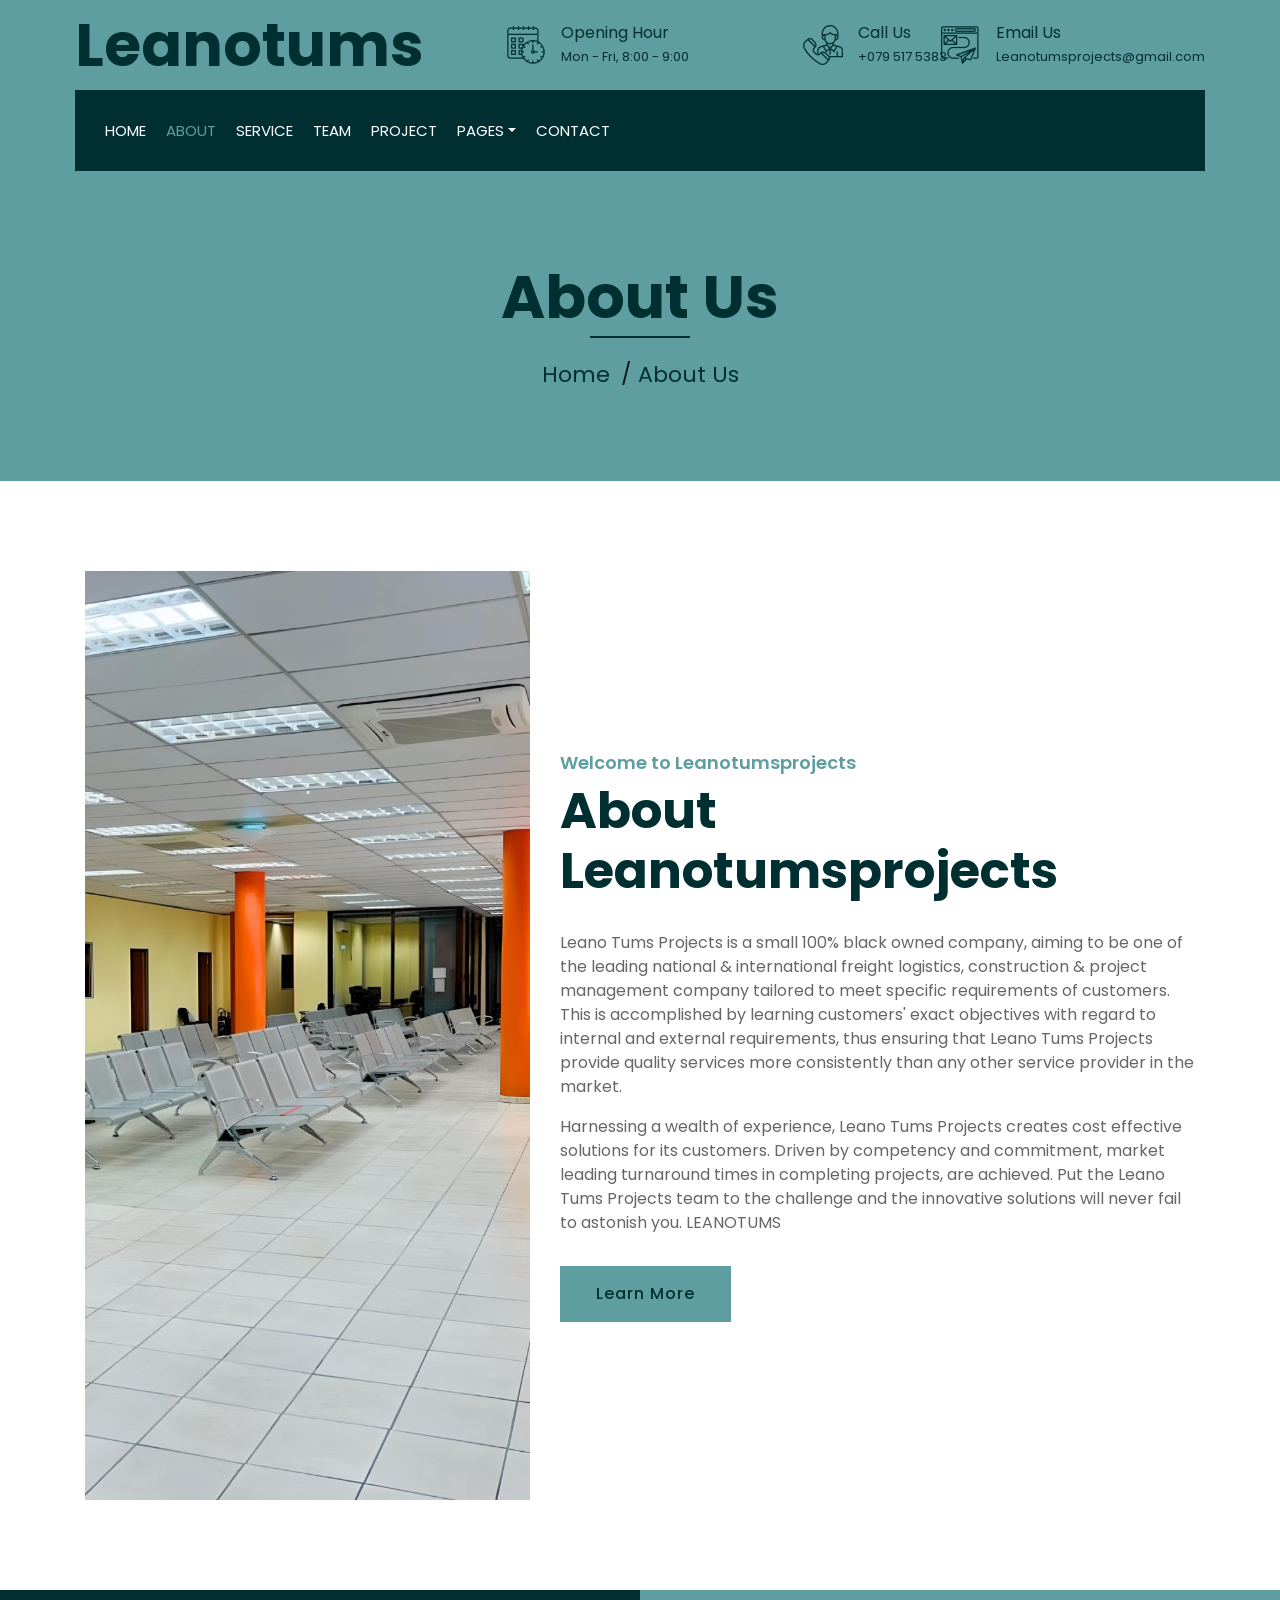
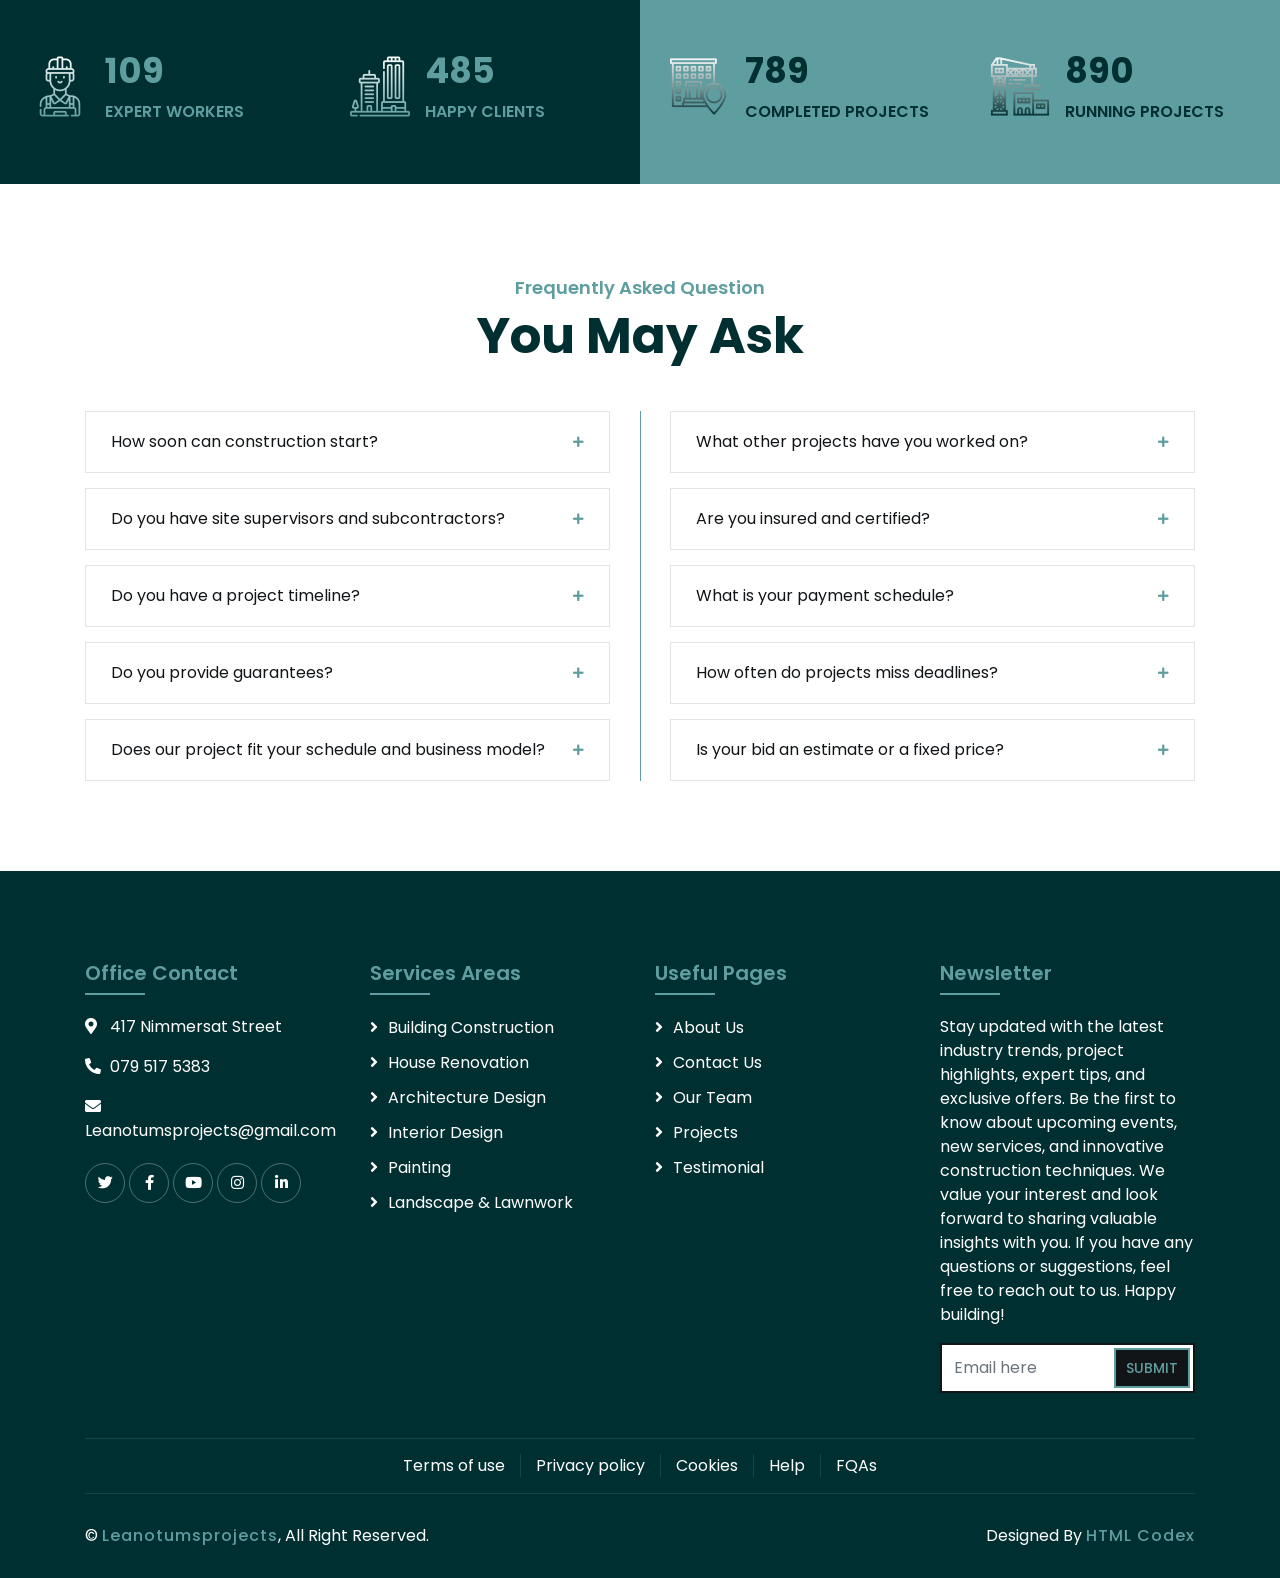
==== about.html @ 70c68d31 "Update about.html" ====
<!DOCTYPE html>
<html lang="en">
    <head>
        <meta charset="utf-8">
        <title>Leanotumsprojects</title>
        <meta content="width=device-width, initial-scale=1.0" name="viewport">
        <meta content="Construction Company Website Template" name="keywords">
        <meta content="Construction Company Website Template" name="description">

        <!-- Favicon -->
        <link href="img/favicon.ico" rel="icon">

        <!-- Google Font -->
        <link href="https://fonts.googleapis.com/css2?family=Poppins:wght@100;200;300;400;500;600;700;800;900&display=swap" rel="stylesheet">

        <!-- CSS Libraries -->
        <link href="https://stackpath.bootstrapcdn.com/bootstrap/4.4.1/css/bootstrap.min.css" rel="stylesheet">
        <link href="https://cdnjs.cloudflare.com/ajax/libs/font-awesome/5.10.0/css/all.min.css" rel="stylesheet">
        <link href="lib/flaticon/font/flaticon.css" rel="stylesheet"> 
        <link href="lib/animate/animate.min.css" rel="stylesheet">
        <link href="lib/owlcarousel/assets/owl.carousel.min.css" rel="stylesheet">
        <link href="lib/lightbox/css/lightbox.min.css" rel="stylesheet">
        <link href="lib/slick/slick.css" rel="stylesheet">
        <link href="lib/slick/slick-theme.css" rel="stylesheet">

        <!-- Template Stylesheet -->
        <link href="css/style.css" rel="stylesheet">
    </head>

    <body>
        <div class="wrapper">
            <!-- Top Bar Start -->
            <div class="top-bar">
                <div class="container-fluid">
                    <div class="row align-items-center">
                        <div class="col-lg-4 col-md-12">
                            <div class="logo">
                                <a href="index.html">
                                    <h1>Leanotums</h1>
                                    
                                </a>
                            </div>
                        </div>
                        <div class="col-lg-8 col-md-7 d-none d-lg-block">
                            <div class="row">
                                <div class="col-4">
                                    <div class="top-bar-item">
                                        <div class="top-bar-icon">
                                            <i class="flaticon-calendar"></i>
                                        </div>
                                        <div class="top-bar-text">
                                            <h3>Opening Hour</h3>
                                            <p>Mon - Fri, 8:00 - 9:00</p>
                                        </div>
                                    </div>
                                </div>
                                <div class="col-4">
                                    <div class="top-bar-item">
                                        <div class="top-bar-icon">
                                            <i class="flaticon-call"></i>
                                        </div>
                                        <div class="top-bar-text">
                                            <h3>Call Us</h3>
                                            <p>+079 517 5383</p>
                                        </div>
                                    </div>
                                </div>
                                <div class="col-4">
                                    <div class="top-bar-item">
                                        <div class="top-bar-icon">
                                            <i class="flaticon-send-mail"></i>
                                        </div>
                                        <div class="top-bar-text">
                                            <h3>Email Us</h3>
                                            <p>Leanotumsprojects@gmail.com</p>
                                        </div>
                                    </div>
                                </div>
                            </div>
                        </div>
                    </div>
                </div>
            </div>
            <!-- Top Bar End -->

            <!-- Nav Bar Start -->
            <div class="nav-bar">
                <div class="container-fluid">
                    <nav class="navbar navbar-expand-lg bg-dark navbar-dark">
                        <a href="#" class="navbar-brand">MENU</a>
                        <button type="button" class="navbar-toggler" data-toggle="collapse" data-target="#navbarCollapse">
                            <span class="navbar-toggler-icon"></span>
                        </button>

                        <div class="collapse navbar-collapse justify-content-between" id="navbarCollapse">
                            <div class="navbar-nav mr-auto">
                                <a href="index.html" class="nav-item nav-link">Home</a>
                                <a href="about.html" class="nav-item nav-link active">About</a>
                                <a href="service.html" class="nav-item nav-link">Service</a>
                                <a href="team.html" class="nav-item nav-link">Team</a>
                                <a href="portfolio.html" class="nav-item nav-link">Project</a>
                                <div class="nav-item dropdown">
                                    <a href="#" class="nav-link dropdown-toggle" data-toggle="dropdown">Pages</a>
                                    <div class="dropdown-menu">
                                        <a href="blog.html" class="dropdown-item">Blog Page</a>
                                        
                                    </div>
                                </div>
                                <a href="contact.html" class="nav-item nav-link">Contact</a>
                            </div>
                            <div class="ml-auto">
                              
                            </div>
                        </div>
                    </nav>
                </div>
            </div>
            <!-- Nav Bar End -->
            
            
            <!-- Page Header Start -->
            <div class="page-header">
                <div class="container">
                    <div class="row">
                        <div class="col-12">
                            <h2>About Us</h2>
                        </div>
                        <div class="col-12">
                            <a href="">Home</a>
                            <a href="">About Us</a>
                        </div>
                    </div>
                </div>
            </div>
            <!-- Page Header End -->


            <!-- About Start -->
            <div class="about wow fadeInUp" data-wow-delay="0.1s">
                <div class="container">
                    <div class="row align-items-center">
                        <div class="col-lg-5 col-md-6">
                            <div class="about-img">
                                <img src="fotor.jpg" alt="Image">
                            </div>
                        </div>
                        <div class="col-lg-7 col-md-6">
                            <div class="section-header text-left">
                                <p>Welcome to Leanotumsprojects</p>
                                <h2>About Leanotumsprojects</h2>
                            </div>
                            <div class="about-text">
                                <p>
Leano Tums Projects is a small 100% black owned company, aiming to be one of the leading national & international freight logistics, construction & project management company tailored to meet specific requirements of customers. This is accomplished by learning customers' exact objectives with regard to internal and external requirements, thus ensuring that Leano Tums Projects provide quality services more consistently than any other service provider in the market.
</p><p>Harnessing a wealth of experience, Leano Tums Projects creates cost effective solutions for its customers. Driven by competency and commitment, market leading turnaround times in completing projects, are achieved.
Put the Leano Tums Projects team to the challenge and the innovative solutions will never fail to astonish you.
LEANOTUMS
</P>
                                
                                <a class="btn" href="">Learn More</a>
                            </div>
                        </div>
                    </div>
                </div>
            </div>
            <!-- About End -->
            
            
            <!-- Fact Start -->
            <div class="fact">
                <div class="container-fluid">
                    <div class="row counters">
                        <div class="col-md-6 fact-left wow slideInLeft">
                            <div class="row">
                                <div class="col-6">
                                    <div class="fact-icon">
                                        <i class="flaticon-worker"></i>
                                    </div>
                                    <div class="fact-text">
                                        <h2 data-toggle="counter-up">109</h2>
                                        <p>Expert Workers</p>
                                    </div>
                                </div>
                                <div class="col-6">
                                    <div class="fact-icon">
                                        <i class="flaticon-building"></i>
                                    </div>
                                    <div class="fact-text">
                                        <h2 data-toggle="counter-up">485</h2>
                                        <p>Happy Clients</p>
                                    </div>
                                </div>
                            </div>
                        </div>
                        <div class="col-md-6 fact-right wow slideInRight">
                            <div class="row">
                                <div class="col-6">
                                    <div class="fact-icon">
                                        <i class="flaticon-address"></i>
                                    </div>
                                    <div class="fact-text">
                                        <h2 data-toggle="counter-up">789</h2>
                                        <p>Completed Projects</p>
                                    </div>
                                </div>
                                <div class="col-6">
                                    <div class="fact-icon">
                                        <i class="flaticon-crane"></i>
                                    </div>
                                    <div class="fact-text">
                                        <h2 data-toggle="counter-up">890</h2>
                                        <p>Running Projects</p>
                                    </div>
                                </div>
                            </div>
                        </div>
                    </div>
                </div>
            </div>
            <!-- Fact End -->
            
            
            <!-- FAQs Start -->
            <div class="faqs">
                <div class="container">
                    <div class="section-header text-center">
                        <p>Frequently Asked Question</p>
                        <h2>You May Ask</h2>
                    </div>
                    <div class="row">
                        <div class="col-md-6">
                            <div id="accordion-1">
                                <div class="card wow fadeInLeft" data-wow-delay="0.1s">
                                    <div class="card-header">
                                        <a class="card-link collapsed" data-toggle="collapse" href="#collapseOne">
                                            How soon can construction start? 
                                        </a>
                                    </div>
                                    <div id="collapseOne" class="collapse" data-parent="#accordion-1">
                                        <div class="card-body">
                                          Construction can commence as soon as all necessary permits and approvals are secured, typically within a few weeks to a couple of months after finalizing the planning and design phase. We prioritize efficiency while ensuring compliance with regulations to expedite the start of construction without compromising quality.  
                                        </div>
                                    </div>
                                </div>
                                <div class="card wow fadeInLeft" data-wow-delay="0.2s">
                                    <div class="card-header">
                                        <a class="card-link collapsed" data-toggle="collapse" href="#collapseTwo">
                                            Do you have site supervisors and subcontractors? 
                                        </a>
                                    </div>
                                    <div id="collapseTwo" class="collapse" data-parent="#accordion-1">
                                        <div class="card-body">
                                            Absolutely, we have experienced site supervisors who oversee all aspects of the construction process, ensuring that work is carried out efficiently, safely, and to the highest standards. Additionally, we collaborate with trusted subcontractors who specialize in various trades, allowing us to deliver comprehensive solutions while maintaining rigorous quality control throughout the project.
                                        </div>
                                    </div>
                                </div>
                                <div class="card wow fadeInLeft" data-wow-delay="0.3s">
                                    <div class="card-header">
                                        <a class="card-link collapsed" data-toggle="collapse" href="#collapseThree">
                                            Do you have a project timeline?
                                        </a>
                                    </div>
                                    <div id="collapseThree" class="collapse" data-parent="#accordion-1">
                                        <div class="card-body">
                                           Yes, we develop detailed project timelines for all our construction projects. These timelines outline key milestones and activities from start to finish, allowing us to effectively manage the project schedule, coordinate resources, and track progress. Our commitment to transparency means that clients have full visibility into the timeline, enabling them to stay informed and confident in the progress of their project. 
                                        </div>
                                    </div>
                                </div>
                                <div class="card wow fadeInLeft" data-wow-delay="0.4s">
                                    <div class="card-header">
                                        <a class="card-link collapsed" data-toggle="collapse" href="#collapseFour">
                                            Do you provide guarantees?
                                        </a>
                                    </div>
                                    <div id="collapseFour" class="collapse" data-parent="#accordion-1">
                                        <div class="card-body">
                                           Yes, we stand behind the quality of our workmanship and materials. We offer guarantees on our construction projects to provide peace of mind to our clients. The specific guarantees depend on the nature of the project and will be detailed in the contract agreement. Our goal is to ensure that our clients are completely satisfied with the final result, and we are committed to addressing any issues that may arise during or after construction. 
                                        </div>
                                    </div>
                                </div>
                                <div class="card wow fadeInLeft" data-wow-delay="0.5s">
                                    <div class="card-header">
                                        <a class="card-link collapsed" data-toggle="collapse" href="#collapseFive">
                                            Does our project fit your schedule and business model? 
                                        </a>
                                    </div>
                                    <div id="collapseFive" class="collapse" data-parent="#accordion-1">
                                        <div class="card-body">
                                           Absolutely, we prioritize projects that align with our schedule and business model to ensure we can deliver the highest quality results within agreed timelines. We carefully assess each project to ensure it fits within our capacity and expertise, allowing us to provide the attention to detail and personalized service that our clients expect. Our goal is to meet and exceed your expectations while maintaining the integrity of our commitments to all our clients. 
                                        </div>
                                    </div>
                                </div>
                            </div>
                        </div>
                        <div class="col-md-6">
                            <div id="accordion-2">
                                <div class="card wow fadeInRight" data-wow-delay="0.1s">
                                    <div class="card-header">
                                        <a class="card-link collapsed" data-toggle="collapse" href="#collapseSix">
                                            What other projects have you worked on? 
                                        </a>
                                    </div>
                                    <div id="collapseSix" class="collapse" data-parent="#accordion-2">
                                        <div class="card-body">
                                            We've had the privilege of working on a diverse range of projects spanning residential, commercial, and industrial sectors.<i> Some recent examples include:Cullinan Diamond Mine Surface Wash Bay</i><i>422A Danie Theron Street</i>
											<i>853 Saint Bernard Drive Garsfontein</I>
                                        </div>
                                    </div>
                                </div>
                                <div class="card wow fadeInRight" data-wow-delay="0.2s">
                                    <div class="card-header">
                                        <a class="card-link collapsed" data-toggle="collapse" href="#collapseSeven">
                                            Are you insured and certified? 
                                        </a>
                                    </div>
                                    <div id="collapseSeven" class="collapse" data-parent="#accordion-2">
                                        <div class="card-body">
                                            Yes, we are fully insured and certified to undertake construction projects. Our company carries comprehensive insurance coverage, including general liability insurance and workers' compensation insurance, to protect both our clients and our team members throughout the construction process. Additionally, we hold all necessary certifications and licenses required to operate legally and ethically in the construction industry. Our commitment to compliance and safety ensures that our clients can have confidence in our capabilities and professionalism.
                                        </div>
                                    </div>
                                </div>
                                <div class="card wow fadeInRight" data-wow-delay="0.3s">
                                    <div class="card-header">
                                        <a class="card-link collapsed" data-toggle="collapse" href="#collapseEight">
                                          What is your payment schedule?  
                                        </a>
                                    </div>
                                    <div id="collapseEight" class="collapse" data-parent="#accordion-2">
                                        <div class="card-body">
Our payment schedule is typically structured to align with project milestones and progress. Depending on the scope and duration of the project, payments may be divided into several installments, with an initial deposit required to secure our services. Subsequent payments are then made at key stages of the project, such as upon completion of specific phases or milestones, as outlined in the contract agreement. We aim to provide flexibility and transparency in our payment schedule, ensuring that it is fair and manageable for our clients while also reflecting the progress and quality of work delivered.
                                        </div>
                                    </div>
                                </div>
                                <div class="card wow fadeInRight" data-wow-delay="0.4s">
                                    <div class="card-header">
                                        <a class="card-link collapsed" data-toggle="collapse" href="#collapseNine">
                                          How often do projects miss deadlines?  
                                        </a>
                                    </div>
                                    <div id="collapseNine" class="collapse" data-parent="#accordion-2">
                                        <div class="card-body">
                                            At Leanotums Projects, we prioritize meticulous planning, effective communication, and proactive project management to minimize the likelihood of missing deadlines. While we strive to deliver projects on time, unforeseen circumstances such as weather delays, supply chain disruptions, or unexpected site conditions can occasionally impact our timelines. However, we mitigate these risks by implementing robust contingency plans, closely monitoring progress, and maintaining open communication with our clients throughout the project. Our track record demonstrates our commitment to meeting deadlines and delivering projects efficiently and effectively.
                                        </div>
                                    </div>
                                </div>
                                <div class="card wow fadeInRight" data-wow-delay="0.5s">
                                    <div class="card-header">
                                        <a class="card-link collapsed" data-toggle="collapse" href="#collapseTen">
                                         Is your bid an estimate or a fixed price?   
                                        </a>
                                    </div>
                                    <div id="collapseTen" class="collapse" data-parent="#accordion-2">
                                        <div class="card-body">
Our bid typically represents a fixed price for the project, providing clarity and certainty to our clients regarding the total cost of construction. We understand the importance of budgetary transparency and strive to provide accurate and comprehensive quotes that encompass all aspects of the project, including materials, labor, permits, and overhead expenses. While unforeseen circumstances may arise during the course of the project, we are committed to honoring our fixed-price agreements to the best of our ability, ensuring that our clients can proceed with confidence and peace of mind.
                                        </div>
                                    </div>
                                </div>
                            </div>
                        </div>
                    </div>
                </div>
            </div>
            <!-- FAQs End -->


           <!-- Footer Start -->
            <div class="footer wow fadeIn" data-wow-delay="0.3s">
                <div class="container">
                    <div class="row">
                        <div class="col-md-6 col-lg-3">
                            <div class="footer-contact">
                                <h2>Office Contact</h2>
                                <p><i class="fa fa-map-marker-alt"></i>417 Nimmersat Street</p>
                                <p><i class="fa fa-phone-alt"></i>079 517 5383</p>
                                <p><i class="fa fa-envelope"></i>Leanotumsprojects@gmail.com</p>
                                <div class="footer-social">
                                    <a href=""><i class="fab fa-twitter"></i></a>
                                    <a href="https://web.facebook.com/profile.php?id=61552090770281"><i class="fab fa-facebook-f"></i></a>
                                    <a href="https://www.youtube.com/watch?v=3CRRqdf6Gn4"><i class="fab fa-youtube"></i></a>
                                    <a href="https://www.instagram.com/leanotumsprojects"><i class="fab fa-instagram"></i></a>
                                    <a href=""><i class="fab fa-linkedin-in"></i></a>
                                </div>
                            </div>
                        </div>
                        <div class="col-md-6 col-lg-3">
                            <div class="footer-link">
                                <h2>Services Areas</h2>
                                <a href="">Building Construction</a>
                                <a href="">House Renovation</a>
                                <a href="">Architecture Design</a>
                                <a href="">Interior Design</a>
                                <a href="">Painting</a>
                                <a href="">Landscape & Lawnwork</a>
                            </div>
                        </div>
                        <div class="col-md-6 col-lg-3">
                            <div class="footer-link">
                                <h2>Useful Pages</h2>
                                <a href="">About Us</a>
                                <a href="">Contact Us</a>
                                <a href="">Our Team</a>
                                <a href="">Projects</a>
                                <a href="">Testimonial</a>
                            </div>
                        </div>
                        <div class="col-md-6 col-lg-3">
                            <div class="newsletter">
                                <h2>Newsletter</h2>
                                <p>
                                   Stay updated with the latest industry trends, project highlights, expert tips, and exclusive offers. Be the first to know about upcoming events, new services, and innovative construction techniques. We value your interest and look forward to sharing valuable insights with you. If you have any questions or suggestions, feel free to reach out to us. Happy building!
                                </p>
                                <div class="form">
                                    <input class="form-control" placeholder="Email here">
                                    <button class="btn">Submit</button>
                                </div>
                            </div>
                        </div>
                    </div>
                </div>
                <div class="container footer-menu">
                    <div class="f-menu">
                        <a href="">Terms of use</a>
                        <a href="">Privacy policy</a>
                        <a href="">Cookies</a>
                        <a href="">Help</a>
                        <a href="">FQAs</a>
                    </div>
                </div>
                <div class="container copyright">
                    <div class="row">
                        <div class="col-md-6">
                            <p>&copy; <a href="#">Leanotumsprojects</a>, All Right Reserved.</p>
                        </div>
						
						<!--/*** This template is free as long as you keep the footer author's credit link/attribution link/backlink. If you'd like to use the template without the footer author's credit link/attribution link/backlink, you can purchase the Credit Removal License from "https://htmlcodex.com/credit-removal". Thank you for your support. ***/-->
                        <div class="col-md-6">
                            <p>Designed By <a href="https://htmlcodex.com">HTML Codex</a></p>
                        </div>
                    </div>
                </div>
            </div>
            <!-- Footer End -->

            <a href="#" class="back-to-top"><i class="fa fa-chevron-up"></i></a>
        </div>

        <!-- JavaScript Libraries -->
        <script src="https://code.jquery.com/jquery-3.4.1.min.js"></script>
        <script src="https://stackpath.bootstrapcdn.com/bootstrap/4.4.1/js/bootstrap.bundle.min.js"></script>
        <script src="lib/easing/easing.min.js"></script>
        <script src="lib/wow/wow.min.js"></script>
        <script src="lib/owlcarousel/owl.carousel.min.js"></script>
        <script src="lib/isotope/isotope.pkgd.min.js"></script>
        <script src="lib/lightbox/js/lightbox.min.js"></script>
        <script src="lib/waypoints/waypoints.min.js"></script>
        <script src="lib/counterup/counterup.min.js"></script>
        <script src="lib/slick/slick.min.js"></script>

        <!-- Template Javascript -->
        <script src="js/main.js"></script>
    </body>
</html>
---- lib/flaticon/font/flaticon.css ----
/*
  	Flaticon icon font: Flaticon
  	Creation date: 23/08/2020 07:24
  	*/

@font-face {
  font-family: "Flaticon";
  src: url("./Flaticon.eot");
  src: url("./Flaticon.eot?#iefix") format("embedded-opentype"),
       url("./Flaticon.woff2") format("woff2"),
       url("./Flaticon.woff") format("woff"),
       url("./Flaticon.ttf") format("truetype"),
       url("./Flaticon.svg#Flaticon") format("svg");
  font-weight: normal;
  font-style: normal;
}

@media screen and (-webkit-min-device-pixel-ratio:0) {
  @font-face {
    font-family: "Flaticon";
    src: url("./Flaticon.svg#Flaticon") format("svg");
  }
}

[class^="flaticon-"]:before, [class*=" flaticon-"]:before,
[class^="flaticon-"]:after, [class*=" flaticon-"]:after {   
  font-family: Flaticon;
        font-size: 20px;
font-style: normal;
margin-left: 20px;
}

.flaticon-concrete:before { content: "\f100"; }
.flaticon-worker:before { content: "\f101"; }
.flaticon-measure:before { content: "\f102"; }
.flaticon-building:before { content: "\f103"; }
.flaticon-brush:before { content: "\f104"; }
.flaticon-crane:before { content: "\f105"; }
.flaticon-call:before { content: "\f106"; }
.flaticon-calendar:before { content: "\f107"; }
.flaticon-send-mail:before { content: "\f108"; }
.flaticon-address:before { content: "\f109"; }
---- css/style.css ----
/*******************************/
/********* General CSS *********/
/*******************************/
body {
    color: #666666;
    background: #dddddd;
    font-family: 'Poppins', sans-serif;
    font-weight: 400;
}

h1,
h2, 
h3, 
h4,
h5, 
h6 {
    color: #002F31;
}

a {
    color: #666666;
    transition: .3s;
}

a:hover,
a:active,
a:focus {
    color: #5F9EA0;
    outline: none;
    text-decoration: none;
}

.btn:focus {
    box-shadow: none;
}

.wrapper {
    position: relative;
    width: 100%;
    max-width: 1366px;
    margin: 0 auto;
    background: #ffffff;
}

.back-to-top {
    position: fixed;
    display: none;
    background: #5F9EA0;
    color: #121518;
    width: 44px;
    height: 44px;
    text-align: center;
    line-height: 1;
    font-size: 22px;
    right: 15px;
    bottom: 15px;
    transition: background 0.5s;
    z-index: 9;
}

.back-to-top:hover {
    color: #5F9EA0;
    background: #121518;
}

.back-to-top i {
    padding-top: 10px;
}

.btn {
    transition: .3s;
}


/**********************************/
/********** Top Bar CSS ***********/
/**********************************/
.top-bar {
    position: relative;
    height: 90px;
    background: #5F9EA0;
}

.top-bar .logo {
    padding: 15px 0;
    text-align: left;
    overflow: hidden;
}

.top-bar .logo h1 {
    margin: 0;
    color: #002F31;
    font-size: 60px;
    line-height: 60px;
    font-weight: 700;
}

.top-bar .logo img {
    max-width: 100%;
    max-height: 60px;
}

.top-bar .top-bar-item {
    display: flex;
    align-items: center;
    justify-content: flex-end;
}

.top-bar .top-bar-icon {
    width: 40px;
    display: flex;
    align-items: center;
    justify-content: center;
}

.top-bar .top-bar-icon [class^="flaticon-"]::before {
    margin: 0;
    color: #002F31;
    font-size: 40px;
}

.top-bar .top-bar-text {
    padding-left: 15px;
}

.top-bar .top-bar-text h3 {
    margin: 0 0 5px 0;
    color: #002F31;
    font-size: 16px;
    font-weight: 400;
}

.top-bar .top-bar-text p {
    margin: 0;
    color: #002F31;
    font-size: 13px;
    font-weight: 400;
}

@media (min-width: 992px) {
    .top-bar {
        padding: 0 60px;
    }
}

@media (max-width: 991.98px) {
    .top-bar .logo {
        text-align: center;
    }
}


/**********************************/
/*********** Nav Bar CSS **********/
/**********************************/
.nav-bar {
    position: relative;
    background: #5F9EA0;
    transition: .3s;
}

.nav-bar .container-fluid {
    padding: 0;
}

.nav-bar.nav-sticky {
    position: fixed;
    top: 0;
    width: 100%;
    max-width: 1366px;
    box-shadow: 0 2px 5px rgba(0, 0, 0, .3);
    z-index: 999;
}

.nav-bar .navbar {
    height: 100%;
    background: #002F31 !important;
}

.navbar-dark .navbar-nav .nav-link,
.navbar-dark .navbar-nav .nav-link:focus,
.navbar-dark .navbar-nav .nav-link:hover,
.navbar-dark .navbar-nav .nav-link.active {
    padding: 10px 10px 8px 10px;
    color: #ffffff;
}

.navbar-dark .navbar-nav .nav-link:hover,
.navbar-dark .navbar-nav .nav-link.active {
    color: #5F9EA0;
    transition: none;
}

.nav-bar .dropdown-menu {
    margin-top: 0;
    border: 0;
    border-radius: 0;
    background: #f8f9fa;
}

.nav-bar .btn {
    color: #ffffff;
    border: 2px solid #ffffff;
    border-radius: 0;
}

.nav-bar .btn:hover {
    color: #002F31;
    background: #5F9EA0;
    border-color: #5F9EA0;
}

@media (min-width: 992px) {
    .nav-bar {
        padding: 0 75px;
    }
    
    .nav-bar.nav-sticky {
        padding: 0;
    }
    
    .nav-bar .navbar {
        padding: 20px;
    }
    
    .nav-bar .navbar-brand {
        display: none;
    }
    
    .nav-bar a.nav-link {
        padding: 8px 15px;
        font-size: 15px;
        text-transform: uppercase;
    }
}

@media (max-width: 991.98px) {
    .nav-bar .navbar {
        padding: 15px;
    }
    
    .nav-bar a.nav-link {
        padding: 5px;
    }
    
    .nav-bar .dropdown-menu {
        box-shadow: none;
    }
    
    .nav-bar .btn {
        display: none;
    }
}


/*******************************/
/******** Carousel CSS *********/
/*******************************/
.carousel {
    position: relative;
    width: 100%;
    height: calc(100vh - 170px);
    min-height: 400px;
    margin: 0 auto;
    text-align: center;
    overflow: hidden;
}

.carousel .carousel-inner,
.carousel .carousel-item {
    position: relative;
    width: 100%;
    height: 100%;
}

.carousel .carousel-item img {
    width: 100%;
    height: 100%;
    object-fit: cover;
}

.carousel .carousel-item::after {
    position: absolute;
    content: "";
    width: 100%;
    height: 100%;
    top: 0;
    left: 0;
    background: rgba(0, 0, 0, .3);
    z-index: 1;
}

.carousel .carousel-caption {
    position: absolute;
    top: 0;
    bottom: 0;
    display: flex;
    align-items: center;
    justify-content: center;
    flex-direction: column;
    height: calc(100vh - 170px);
    min-height: 400px;
}

.carousel .carousel-caption p {
    color: #ffffff;
    font-size: 30px;
    margin-bottom: 15px;
    letter-spacing: 1px;
}

.carousel .carousel-caption h1 {
    color: #ffffff;
    font-size: 60px;
    font-weight: 700;
    margin-bottom: 35px;
}

.carousel .carousel-caption .btn {
    padding: 15px 35px;
    font-size: 18px;
    font-weight: 500;
    letter-spacing: 1px;
    text-transform: uppercase;
    color: #ffffff;
    background: transparent;
    border: 2px solid #ffffff;
    border-radius: 0;
    transition: .3s;
}

.carousel .carousel-caption .btn:hover {
    color: #002F31;
    background: #5F9EA0;
    border-color: #5F9EA0;
}

@media (max-width: 767.98px) {
    .carousel .carousel-caption h1 {
        font-size: 40px;
        font-weight: 700;
    }
    
    .carousel .carousel-caption p {
        font-size: 20px;
    }
    
    .carousel .carousel-caption .btn {
        padding: 12px 30px;
        font-size: 18px;
        font-weight: 500;
        letter-spacing: 0;
    }
}

@media (max-width: 575.98px) {
    .carousel .carousel-caption h1 {
        font-size: 30px;
        font-weight: 500;
    }
    
    .carousel .carousel-caption p {
        font-size: 16px;
    }
    
    .carousel .carousel-caption .btn {
        padding: 10px 25px;
        font-size: 16px;
        font-weight: 400;
        letter-spacing: 0;
    }
}

.carousel .animated {
    -webkit-animation-duration: 1.5s;
    animation-duration: 1.5s;
}


/*******************************/
/******* Page Header CSS *******/
/*******************************/
.page-header {
    position: relative;
    margin-bottom: 45px;
    padding: 90px 0;
    text-align: center;
    background: #5F9EA0;
}

.page-header h2 {
    position: relative;
    color: #002F31;
    font-size: 60px;
    font-weight: 700;
    margin-bottom: 20px;
    padding-bottom: 5px;
}

.page-header h2::after {
    position: absolute;
    content: "";
    width: 100px;
    height: 2px;
    left: calc(50% - 50px);
    bottom: 0;
    background: #002F31;
}

.page-header a {
    position: relative;
    padding: 0 12px;
    font-size: 22px;
    color: #002F31;
}

.page-header a:hover {
    color: #ffffff;
}

.page-header a::after {
    position: absolute;
    content: "/";
    width: 8px;
    height: 8px;
    top: -2px;
    right: -7px;
    text-align: center;
    color: #121518;
}

.page-header a:last-child::after {
    display: none;
}

@media (max-width: 991.98px) {
    .page-header {
        padding: 60px 0;
    }
    
    .page-header h2 {
        font-size: 45px;
    }
    
    .page-header a {
        font-size: 20px;
    }
}

@media (max-width: 767.98px) {
    .page-header {
        padding: 45px 0;
    }
    
    .page-header h2 {
        font-size: 35px;
    }
    
    .page-header a {
        font-size: 18px;
    }
}


/*******************************/
/******* Section Header ********/
/*******************************/
.section-header {
    position: relative;
    width: 100%;
    margin-bottom: 45px;
}

.section-header p {
    color: #5F9EA0;
    font-size: 18px;
    font-weight: 600;
    margin-bottom: 5px;
}

.section-header h2 {
    margin: 0;
    position: relative;
    font-size: 50px;
    font-weight: 700;
}

@media (max-width: 767.98px) {
    .section-header h2 {
        font-size: 30px;
    }
}


/*******************************/
/********* Feature CSS *********/
/*******************************/
.feature {
    position: relative;
    margin-bottom: 45px;
}

.feature .col-md-12 {
    background: #002F31;
}
    
.feature .col-md-12:nth-child(2n) {
    color: #002F31;
    background: #5F9EA0;
}

.feature .feature-item {
    min-height: 250px;
    padding: 30px;
    display: flex;
    align-items: center;
    justify-content: flex-start;
}

.feature .feature-icon {
    position: relative;
    width: 60px;
    display: flex;
    align-items: center;
    justify-content: center;
}

.feature .feature-icon::before {
    position: absolute;
    content: "";
    width: 80px;
    height: 80px;
    top: -20px;
    left: -10px;
    border: 2px dotted #ffffff;
    border-radius: 60px;
    z-index: 1;
}

.feature .feature-icon::after {
    position: absolute;
    content: "";
    width: 79px;
    height: 79px;
    top: -18px;
    left: -9px;
    background: #002F31;
    border-radius: 60px;
    z-index: 2;
}

.feature .col-md-12:nth-child(2n) .feature-icon::after {
    background: #5F9EA0;
}

.feature .feature-icon [class^="flaticon-"]::before {
    position: relative;
    margin: 0;
    color: #5F9EA0;
    font-size: 60px;
    line-height: 60px;
    z-index: 3;
}

.feature .feature-text {
    padding-left: 30px;
}

.feature .feature-text h3 {
    margin: 0 0 10px 0;
    color: #5F9EA0;
    font-size: 25px;
    font-weight: 600;
}

.feature .feature-text p {
    margin: 0;
    color: #5F9EA0;
    font-size: 18px;
    font-weight: 400;
}

.feature .col-md-12:nth-child(2n) [class^="flaticon-"]::before,
.feature .col-md-12:nth-child(2n) h3,
.feature .col-md-12:nth-child(2n) p {
    color: #002F31;
}


/*******************************/
/********** About CSS **********/
/*******************************/
.about {
    position: relative;
    width: 100%;
    padding: 45px 0;
}

.about .section-header {
    margin-bottom: 30px;
}

.about .about-img {
    position: relative;
    height: 100%;
}

.about .about-img img {
    width: 100%;
    height: 100%;
    object-fit: cover;
}

.about .about-text p {
    font-size: 16px;
}

.about .about-text a.btn {
    position: relative;
    margin-top: 15px;
    padding: 15px 35px;
    font-size: 16px;
    font-weight: 500;
    letter-spacing: 1px;
    color: #002F31;
    border-radius: 0;
    background: #5F9EA0;
    transition: .3s;
}

.about .about-text a.btn:hover {
    color: #5F9EA0;
    background: #002F31;
}

@media (max-width: 767.98px) {
    .about .about-img {
        margin-bottom: 30px;
        height: auto;
    }
}


/*******************************/
/********** Fact CSS ***********/
/*******************************/
.fact {
    position: relative;
    width: 100%;
    padding: 45px 0;
}

.fact .col-6 {
    display: flex;
    align-items: flex-start;
}

.fact .fact-icon {
    position: relative;
    margin: 7px 15px 0 15px;
    width: 60px;
    display: flex;
    align-items: center;
    justify-content: center;
}

.fact .fact-icon [class^="flaticon-"]::before {
    margin: 0;
    font-size: 60px;
    line-height: 60px;
    background-image: linear-gradient(#ffffff, #5F9EA0);
    -webkit-background-clip: text;
    -webkit-text-fill-color: transparent;
}

.fact .fact-right .fact-icon [class^="flaticon-"]::before {
    background-image: linear-gradient(#ffffff, #002F31);
}

.fact .fact-left,
.fact .fact-right {
    padding-top: 60px;
    padding-bottom: 60px;
}

.fact .fact-text h2 {
    font-size: 35px;
    font-weight: 700;
}

.fact .fact-text p {
    margin: 0;
    font-size: 16px;
    font-weight: 600;
    text-transform: uppercase;
}

.fact .fact-left {
    color: #5F9EA0;
    background: #002F31;
}

.fact .fact-right {
    color: #002F31;
    background: #5F9EA0;
}

.fact .fact-left h2 {
    color: #5F9EA0;
}


/*******************************/
/********* Service CSS *********/
/*******************************/
.service {
    position: relative;
    width: 100%;
    padding: 45px 0 15px 0;
}

.service .service-item {
    position: relative;
    width: 100%;
    text-align: center;
    margin-bottom: 30px;
}

.service .service-img {
    position: relative;
    overflow: hidden;
}

.service .service-img img {
    width: 100%;
}

.service .service-overlay {
    position: absolute;
    width: 100%;
    height: 100%;
    top: 0;
    left: 0;
    padding: 30px;
    display: flex;
    align-items: center;
    justify-content: center;
    background: rgba(3, 15, 39, .7);
    transition: .5s;
    opacity: 0;
}

.service .service-item:hover .service-overlay {
    opacity: 1;
}

.service .service-overlay p {
    margin: 0;
    color: #ffffff;
}

.service .service-text {
    display: flex;
    align-items: center;
    height: 60px;
    background: #002F31;
    overflow: hidden;
    white-space: nowrap;
    text-overflow: ellipsis;
}

.service .service-text h3 {
    margin: 0;
    padding: 0 15px 0 25px;
    width: calc(100% - 60px);
    font-size: 20px;
    font-weight: 700;
    color: #5F9EA0;
    text-align: left;
    overflow: hidden;
    white-space: nowrap;
    text-overflow: ellipsis;
}

.service .service-item a.btn {
    width: 60px;
    height: 60px;
    padding: 3px 0 0 3px;
    display: flex;
    align-items: center;
    justify-content: center;
    font-size: 60px;
    line-height: 60px;
    font-weight: 100;
    color: #002F31;
    background: #5F9EA0;
    border-radius: 0;
    transition: .3s;
}

.service .service-item:hover a.btn {
    color: #ffffff;
}


/*******************************/
/********** Video CSS **********/
/*******************************/
.video {
    position: relative;
    margin: 45px 0;
    height: 100%;
    min-height: 500px;
    background: linear-gradient(rgba(3, 15, 39, .9), rgba(3, 15, 39, .9)), url(../img/carousel-1.jpg);
    background-attachment: fixed;
    background-position: center;
    background-repeat: no-repeat;
    background-size: cover;
}

.video .btn-play {
    position: absolute;
    z-index: 1;
    top: 50%;
    left: 50%;
    transform: translateX(-50%) translateY(-50%);
    box-sizing: content-box;
    display: block;
    width: 32px;
    height: 44px;
    border-radius: 50%;
    border: none;
    outline: none;
    padding: 18px 20px 18px 28px;
}

.video .btn-play:before {
    content: "";
    position: absolute;
    z-index: 0;
    left: 50%;
    top: 50%;
    transform: translateX(-50%) translateY(-50%);
    display: block;
    width: 100px;
    height: 100px;
    background: #5F9EA0;
    border-radius: 50%;
    animation: pulse-border 1500ms ease-out infinite;
}

.video .btn-play:after {
    content: "";
    position: absolute;
    z-index: 1;
    left: 50%;
    top: 50%;
    transform: translateX(-50%) translateY(-50%);
    display: block;
    width: 100px;
    height: 100px;
    background: #5F9EA0;
    border-radius: 50%;
    transition: all 200ms;
}

.video .btn-play:hover:after {
    background-color: darken(#5F9EA0, 10%);
}

.video .btn-play img {
    position: relative;
    z-index: 3;
    max-width: 100%;
    width: auto;
    height: auto;
}

.video .btn-play span {
    display: block;
    position: relative;
    z-index: 3;
    width: 0;
    height: 0;
    border-left: 32px solid #002F31;
    border-top: 22px solid transparent;
    border-bottom: 22px solid transparent;
}

@keyframes pulse-border {
  0% {
    transform: translateX(-50%) translateY(-50%) translateZ(0) scale(1);
    opacity: 1;
  }
  100% {
    transform: translateX(-50%) translateY(-50%) translateZ(0) scale(1.5);
    opacity: 0;
  }
}

#videoModal .modal-dialog {
    position: relative;
    max-width: 800px;
    margin: 60px auto 0 auto;
}

#videoModal .modal-body {
    position: relative;
    padding: 0px;
}

#videoModal .close {
    position: absolute;
    width: 30px;
    height: 30px;
    right: 0px;
    top: -30px;
    z-index: 999;
    font-size: 30px;
    font-weight: normal;
    color: #ffffff;
    background: #000000;
    opacity: 1;
}


/*******************************/
/*********** Team CSS **********/
/*******************************/
.team {
    position: relative;
    width: 100%;
    padding: 45px 0 15px 0;
}

.team .team-item {
    position: relative;
    margin-bottom: 30px;
    overflow: hidden;
}

.team .team-img {
    position: relative;
}

.team .team-img img {
    width: 100%;
}

.team .team-text {
    position: relative;
    padding: 25px 15px;
    text-align: center;
    background: #002F31;
    transition: .5s;
}

.team .team-text h2 {
    font-size: 20px;
    font-weight: 600;
    color: #5F9EA0;
    transition: .5s;
}

.team .team-text p {
    margin: 0;
    color: #ffffff;
}

.team .team-item:hover .team-text {
    background: #5F9EA0;
}

.team .team-item:hover .team-text h2 {
    color: #002F31;
    letter-spacing: 1px;
}

.team .team-social {
    position: absolute;
    width: 100px;
    top: 0;
    left: -50px;
    display: flex;
    flex-direction: column;
    font-size: 0;
}

.team .team-social a {
    position: relative;
    left: 0;
    width: 50px;
    height: 50px;
    display: flex;
    align-items: center;
    justify-content: center;
    font-size: 18px;
    color: #ffffff;
}

.team .team-item:hover .team-social a:first-child {
    background: #00acee;
    left: 50px;
    transition: .3s 0s;
}

.team .team-item:hover .team-social a:nth-child(2) {
    background: #3b5998;
    left: 50px;
    transition: .3s .1s;
}

.team .team-item:hover .team-social a:nth-child(3) {
    background: #0e76a8;
    left: 50px;
    transition: .3s .2s;
}

.team .team-item:hover .team-social a:nth-child(4) {
    background: #3f729b;
    left: 50px;
    transition: .3s .3s;
}


/*******************************/
/*********** FAQs CSS **********/
/*******************************/
.faqs {
    position: relative;
    width: 100%;
    padding: 45px 0;
}

.faqs .row {
    position: relative;
}

.faqs .row::after {
    position: absolute;
    content: "";
    width: 1px;
    height: 100%;
    top: 0;
    left: calc(50% - .5px);
    background: #5F9EA0;
}

.faqs #accordion-1 {
    padding-right: 15px;
}

.faqs #accordion-2 {
    padding-left: 15px;
}

@media(max-width: 767.98px) {
    .faqs .row::after {
        display: none;
    }
    
    .faqs #accordion-1,
    .faqs #accordion-2 {
        padding: 0;
    }
    
    .faqs #accordion-2 {
        padding-top: 15px;
    }
}

.faqs .card {
    margin-bottom: 15px;
    border: none;
    border-radius: 0;
}

.faqs .card:last-child {
    margin-bottom: 0;
}

.faqs .card-header {
    padding: 0;
    border: none;
    background: #ffffff;
}

.faqs .card-header a {
    display: block;
    padding: 10px 25px;
    width: 100%;
    color: #121518;
    font-size: 16px;
    line-height: 40px;
    border: 1px solid rgba(0, 0, 0, .1);
    transition: .5s;
}

.faqs .card-header [data-toggle="collapse"][aria-expanded="true"] {
    background: #5F9EA0;
}

.faqs .card-header [data-toggle="collapse"]:after {
    font-family: 'font Awesome 5 Free';
    content: "\f067";
    float: right;
    color: #5F9EA0;
    font-size: 12px;
    font-weight: 900;
    transition: .5s;
}

.faqs .card-header [data-toggle="collapse"][aria-expanded="true"]:after {
    font-family: 'font Awesome 5 Free';
    content: "\f068";
    float: right;
    color: #002F31;
    font-size: 12px;
    font-weight: 900;
    transition: .5s;
}

.faqs .card-body {
    padding: 20px 25px;
    font-size: 16px;
    background: #ffffff;
    border: 1px solid rgba(0, 0, 0, .1);
    border-top: none;
}


/*******************************/
/******* Testimonial CSS *******/
/*******************************/
.testimonial {
    position: relative;
    margin: 45px 0;
    padding: 90px 0;
    text-align: center;
    background: linear-gradient(rgba(3, 15, 39, .9), rgba(3, 15, 39, .9)), url(../img/carousel-1.jpg);
    background-attachment: fixed;
    background-position: center;
    background-repeat: no-repeat;
    background-size: cover;
}

.testimonial .container {
    max-width: 760px;
}

.about-page .testimonial {
    padding-bottom: 90px;
}

.testimonial .testimonial-slider-nav {
    position: relative;
    width: 300px;
    margin: 0 auto;
}

.testimonial .testimonial-slider-nav .slick-slide {
    position: relative;
    opacity: 0;
    transition: .5s;
}

.testimonial .testimonial-slider-nav .slick-active {
    opacity: 1;
    transform: scale(1.3);
}

.testimonial .testimonial-slider-nav .slick-center {
    transform: scale(1.8);
    z-index: 1;
}

.testimonial .testimonial-slider-nav .slick-slide img {
    position: relative;
    display: block;
    margin-top: 37px;
    width: 100%;
    height: auto;
    border-radius: 100px;
}

.testimonial .testimonial-slider {
    position: relative;
    margin-top: 15px;
    padding-top: 50px;
}

.testimonial .testimonial-slider::before {
    position: absolute;
    content: "";
    width: 60px;
    height: 50px;
    top: 0;
    left: calc(50% - 30px);
    background: url(../img/quote.png) top center no-repeat;
}

.testimonial .testimonial-slider h3 {
    color: #5F9EA0;
    font-size: 22px;
    font-weight: 700;
}

.testimonial .testimonial-slider h4 {
    font-size: 14px;
    font-weight: 300;
    color: #ffffff;
    font-style: italic;
    margin-bottom: 10px;
}

.testimonial .testimonial-slider p {
    color: #ffffff;
    font-size: 16px;
    font-weight: 300;
    margin: 0;
}


/*******************************/
/*********** Blog CSS **********/
/*******************************/
.blog {
    position: relative;
    width: 100%;
    padding: 45px 0 15px 0;
}

.blog .blog-item {
    position: relative;
    width: 100%;
    text-align: center;
    margin-bottom: 30px;
}

.blog .blog-img {
    position: relative;
    overflow: hidden;
}

.blog .blog-img img {
    width: 100%;
}

.blog .blog-title {
    display: flex;
    align-items: center;
    height: 60px;
    background: #002F31;
    overflow: hidden;
    white-space: nowrap;
    text-overflow: ellipsis;
}

.blog .blog-title h3 {
    margin: 0;
    padding: 0 15px 0 25px;
    width: calc(100% - 60px);
    font-size: 18px;
    font-weight: 700;
    color: #5F9EA0;
    text-align: left;
    overflow: hidden;
    white-space: nowrap;
    text-overflow: ellipsis;
}

.blog .blog-title a.btn {
    width: 60px;
    height: 60px;
    padding: 3px 0 0 3px;
    display: flex;
    align-items: center;
    justify-content: center;
    font-size: 60px;
    line-height: 60px;
    font-weight: 100;
    color: #002F31;
    background: #5F9EA0;
    border-radius: 0;
    transition: .3s;
}

.blog .blog-item:hover a.btn {
    color: #ffffff;
}

.blog .blog-meta {
    position: relative;
    padding: 25px 0 10px 0;
    background: #f3f6ff;
}

.blog .blog-meta::after {
    position: absolute;
    content: "";
    width: 100px;
    height: 1px;
    left: calc(50% - 50px);
    bottom: 0;
    background: #5F9EA0;
}

.blog .blog-meta p {
    display: inline-block;
    margin: 0;
    padding: 0 3px;
    font-size: 14px;
    font-weight: 300;
    font-style: italic;
    color: #666666;
}

.blog .blog-meta p a {
    margin-left: 5px;
    font-style: normal;
}

.blog .blog-text {
    padding: 10px 25px 25px 25px;
    background: #f3f6ff;
}

.blog .blog-text p {
    margin: 0;
    font-size: 16px;
}

.blog .pagination .page-link {
    color: #002F31;
    border-radius: 0;
    border-color: #5F9EA0;
}

.blog .pagination .page-link:hover,
.blog .pagination .page-item.active .page-link {
    color: #5F9EA0;
    background: #002F31;
}

.blog .pagination .disabled .page-link {
    color: #999999;
}


/*******************************/
/******* Single Post CSS *******/
/*******************************/
.single {
    position: relative;
    padding: 45px 0;
}

.single .single-content {
    position: relative;
    margin-bottom: 30px;
    overflow: hidden;
}

.single .single-content img {
    margin-bottom: 20px;
    width: 100%;
}

.single .single-tags {
    margin: -5px -5px 41px -5px;
    font-size: 0;
}

.single .single-tags a {
    margin: 5px;
    display: inline-block;
    padding: 7px 15px;
    font-size: 14px;
    font-weight: 400;
    color: #666666;
    border: 1px solid #dddddd;
}

.single .single-tags a:hover {
    color: #5F9EA0;
    background: #002F31;
}

.single .single-bio {
    margin-bottom: 45px;
    padding: 30px;
    background: #f3f6ff;
    display: flex;
}

.single .single-bio-img {
    width: 100%;
    max-width: 100px;
}

.single .single-bio-img img {
    width: 100%;
}

.single .single-bio-text {
    padding-left: 30px;
}

.single .single-bio-text h3 {
    font-size: 20px;
    font-weight: 700;
}

.single .single-bio-text p {
    margin: 0;
}

.single .single-related {
    margin-bottom: 45px;
}

.single .single-related h2 {
    font-size: 30px;
    font-weight: 700;
    margin-bottom: 25px;
}

.single .related-slider {
    position: relative;
    margin: 0 -15px;
    width: calc(100% + 30px);
}

.single .related-slider .post-item {
    margin: 0 15px;
}

.single .post-item {
    display: flex;
    align-items: center;
    margin-bottom: 15px;
}

.single .post-item .post-img {
    width: 100%;
    max-width: 80px;
}

.single .post-item .post-img img {
    width: 100%;
}

.single .post-item .post-text {
    padding-left: 15px;
}

.single .post-item .post-text a {
    font-size: 16px;
    font-weight: 400;
}

.single .post-item .post-meta {
    display: flex;
    margin-top: 8px;
}

.single .post-item .post-meta p {
    display: inline-block;
    margin: 0;
    padding: 0 3px;
    font-size: 14px;
    font-weight: 300;
    font-style: italic;
}

.single .post-item .post-meta p a {
    margin-left: 5px;
    font-size: 14px;
    font-weight: 300;
    font-style: normal;
}

.single .related-slider .owl-nav {
    position: absolute;
    width: 90px;
    top: -55px;
    right: 15px;
    display: flex;
}

.single .related-slider .owl-nav .owl-prev,
.single .related-slider .owl-nav .owl-next {
    margin-left: 15px;
    width: 30px;
    height: 30px;
    display: flex;
    align-items: center;
    justify-content: center;
    color: #002F31;
    background: #5F9EA0;
    font-size: 16px;
    transition: .3s;
}

.single .related-slider .owl-nav .owl-prev:hover,
.single .related-slider .owl-nav .owl-next:hover {
    color: #5F9EA0;
    background: #002F31;
}

.single .single-comment {
    position: relative;
    margin-bottom: 45px;
}

.single .single-comment h2 {
    font-size: 30px;
    font-weight: 700;
    margin-bottom: 25px;
}

.single .comment-list {
    list-style: none;
    padding: 0;
}

.single .comment-child {
    list-style: none;
}

.single .comment-body {
    display: flex;
    margin-bottom: 30px;
}

.single .comment-img {
    width: 60px;
}

.single .comment-img img {
    width: 100%;
}

.single .comment-text {
    padding-left: 15px;
    width: calc(100% - 60px);
}

.single .comment-text h3 {
    font-size: 18px;
    font-weight: 600;
    margin-bottom: 3px;
}

.single .comment-text span {
    display: block;
    font-size: 14px;
    font-weight: 300;
    margin-bottom: 5px;
}

.single .comment-text .btn {
    padding: 3px 10px;
    font-size: 14px;
    color: #002F31;
    background: #dddddd;
    border-radius: 0;
}

.single .comment-text .btn:hover {
    background: #5F9EA0;
}

.single .comment-form {
    position: relative;
}

.single .comment-form h2 {
    font-size: 30px;
    font-weight: 700;
    margin-bottom: 25px;
}

.single .comment-form form {
    padding: 30px;
    background: #f3f6ff;
}

.single .comment-form form .form-group:last-child {
    margin: 0;
}

.single .comment-form input,
.single .comment-form textarea {
    border-radius: 0;
}

.single .comment-form .btn {
    padding: 15px 30px;
    color: #002F31;
    background: #5F9EA0;
}

.single .comment-form .btn:hover {
    color: #5F9EA0;
    background: #002F31;
}


/**********************************/
/*********** Sidebar CSS **********/
/**********************************/
.sidebar {
    position: relative;
    width: 100%;
}

@media(max-width: 991.98px) {
    .sidebar {
        margin-top: 45px;
    }
}

.sidebar .sidebar-widget {
    position: relative;
    margin-bottom: 45px;
}

.sidebar .sidebar-widget .widget-title {
    position: relative;
    margin-bottom: 30px;
    padding-bottom: 5px;
    font-size: 30px;
    font-weight: 700;
}

.sidebar .sidebar-widget .widget-title::after {
    position: absolute;
    content: "";
    width: 60px;
    height: 2px;
    bottom: 0;
    left: 0;
    background: #5F9EA0;
}

.sidebar .sidebar-widget .search-widget {
    position: relative;
}

.sidebar .search-widget input {
    height: 50px;
    border: 1px solid #dddddd;
    border-radius: 0;
}

.sidebar .search-widget input:focus {
    box-shadow: none;
}

.sidebar .search-widget .btn {
    position: absolute;
    top: 6px;
    right: 15px;
    height: 40px;
    padding: 0;
    font-size: 25px;
    color: #5F9EA0;
    background: none;
    border-radius: 0;
    border: none;
    transition: .3s;
}

.sidebar .search-widget .btn:hover {
    color: #002F31;
}

.sidebar .sidebar-widget .recent-post {
    position: relative;
}

.sidebar .sidebar-widget .tab-post {
    position: relative;
}

.sidebar .tab-post .nav.nav-pills .nav-link {
    color: #5F9EA0;
    background: #002F31;
    border-radius: 0;
}

.sidebar .tab-post .nav.nav-pills .nav-link:hover,
.sidebar .tab-post .nav.nav-pills .nav-link.active {
    color: #002F31;
    background: #5F9EA0;
}

.sidebar .tab-post .tab-content {
    padding: 15px 0 0 0;
    background: transparent;
}

.sidebar .tab-post .tab-content .container {
    padding: 0;
}

.sidebar .sidebar-widget .category-widget {
    position: relative;
}

.sidebar .category-widget ul {
    margin: 0;
    padding: 0;
    list-style: none;
}

.sidebar .category-widget ul li {
    margin: 0 0 12px 22px; 
}

.sidebar .category-widget ul li:last-child {
    margin-bottom: 0; 
}

.sidebar .category-widget ul li a {
    display: inline-block;
    line-height: 23px;
}

.sidebar .category-widget ul li::before {
    position: absolute;
    content: '\f105';
    font-family: 'Font Awesome 5 Free';
    font-weight: 900;
    color: #5F9EA0;
    left: 1px;
}

.sidebar .category-widget ul li span {
    display: inline-block;
    float: right;
}

.sidebar .sidebar-widget .tag-widget {
    position: relative;
    margin: -5px -5px;
}

.single .tag-widget a {
    margin: 5px;
    display: inline-block;
    padding: 7px 15px;
    font-size: 14px;
    font-weight: 400;
    color: #666666;
    border: 1px solid #dddddd;
}

.single .tag-widget a:hover {
    color: #5F9EA0;
    background: #002F31;
}

.sidebar .image-widget {
    display: block;
    width: 100%;
    overflow: hidden;
}

.sidebar .image-widget img {
    max-width: 100%;
    transition: .3s;
}

.sidebar .image-widget img:hover {
    transform: scale(1.1);
}


/*******************************/
/******** Portfolio CSS ********/
/*******************************/
.portfolio {
    position: relative;
    padding: 45px 0;
}

.portfolio #portfolio-flters {
    padding: 0;
    margin: -15px 0 25px 0;
    list-style: none;
    font-size: 0;
    text-align: center;
}

.portfolio #portfolio-flters li,
.portfolio .load-more .btn {
    cursor: pointer;
    display: inline-block;
    margin: 5px;
    padding: 8px 15px;
    color: #002F31;
    font-size: 14px;
    font-weight: 500;
    text-transform: uppercase;
    border-radius: 0;
    background: #5F9EA0;
    border: none;
    transition: .3s;
}

.portfolio #portfolio-flters li:hover,
.portfolio #portfolio-flters li.filter-active {
    background: #002F31;
    color: #5F9EA0;
}

.portfolio .load-more {
    text-align: center;
}

.portfolio .load-more .btn {
    padding: 15px 35px;
    font-size: 16px;
    transition: .3s;
}

.portfolio .load-more .btn:hover {
    color: #5F9EA0;
    background: #002F31;
}

.portfolio .portfolio-warp {
    position: relative;
    width: 100%;
    text-align: center;
    margin-bottom: 30px;
}

.portfolio .portfolio-img {
    position: relative;
    overflow: hidden;
}

.portfolio .portfolio-img img {
    width: 100%;
    transition: .3s;
}

.portfolio .portfolio-item:hover img {
    transform: scale(1.1);
}

.portfolio .portfolio-overlay {
    position: absolute;
    width: 100%;
    height: 100%;
    top: 0;
    left: 0;
    padding: 30px;
    display: flex;
    align-items: center;
    justify-content: center;
    background: rgba(3, 15, 39, .7);
    transition: .5s;
    opacity: 0;
}

.portfolio .portfolio-warp:hover .portfolio-overlay {
    opacity: 1;
}

.portfolio .portfolio-overlay p {
    margin: 0;
    color: #ffffff;
}

.portfolio .portfolio-text {
    display: flex;
    align-items: center;
    height: 60px;
    background: #002F31;
    overflow: hidden;
    white-space: nowrap;
    text-overflow: ellipsis;
}

.portfolio .portfolio-text h3 {
    margin: 0;
    padding: 0 15px 0 25px;
    width: calc(100% - 60px);
    font-size: 20px;
    font-weight: 700;
    color: #5F9EA0;
    text-align: center;
    overflow: hidden;
    white-space: nowrap;
    text-overflow: ellipsis;
}

.portfolio .portfolio-warp a.btn {
    width: 60px;
    height: 60px;
    padding: 3px 0 0 3px;
    display: flex;
    align-items: center;
    justify-content: center;
    font-size: 60px;
    line-height: 60px;
    font-weight: 100;
    color: #002F31;
    background: #ffffff;
    border-radius: 0;
    transition: .3s;
}

.portfolio .portfolio-warp:hover a.btn {
    color: #ffffff;
    background: #5F9EA0;
}


/*******************************/
/********* Contact CSS *********/
/*******************************/
.contact {
    position: relative;
    width: 100%;
    padding: 45px 0;
}

.contact .col-md-6 {
    padding-top: 30px;
    padding-bottom: 30px;
}

.contact .col-md-6:first-child {
    background: #002F31;
}

.contact .col-md-6:last-child {
    background: #5F9EA0;
}

.contact .contact-info {
    position: relative;
    width: 100%;
    padding: 0 15px;
}

.contact .contact-item {
    position: relative;
    margin-bottom: 30px;
    padding: 30px;
    display: flex;
    align-items: flex-start;
    flex-direction: row;
    border: 1px solid rgba(256, 256, 256, .2);
}

.contact .contact-item [class^="flaticon-"]::before {
    margin: 0;
    color: #5F9EA0;
    font-size: 40px;
}

.contact .contact-text {
    position: relative;
    width: auto;
    padding-left: 20px;
}

.contact .contact-text h2 {
    color: #5F9EA0;
    font-size: 20px;
    font-weight: 600;
}

.contact .contact-text p {
    margin: 0;
    color: #ffffff;
    font-size: 16px;
}

.contact .contact-item:last-child {
    margin-bottom: 0;
}

.contact .contact-form {
    position: relative;
    padding: 0 15px;
}

.contact .contact-form input {
    color: #ffffff;
    height: 40px;
    border-radius: 0;
    border-width: 1px;
    border-color: rgba(256, 256, 256, .4);
    background: transparent;
}

.contact .contact-form textarea {
    color: #ffffff;
    height: 185px;
    border-radius: 0;
    border-width: 1px;
    border-color: rgba(256, 256, 256, .4);
    background: transparent;
}

.contact .contact-form input:focus,
.contact .contact-form textarea {
    box-shadow: none;
}

.contact .contact-form .form-control::placeholder {
  color: #ffffff;
  opacity: 1;
}

.contact .contact-form .form-control::-ms-input-placeholder {
  color: #ffffff;
}

.contact .contact-form .form-control::-ms-input-placeholder {
  color: #ffffff;
}

.contact .contact-form .btn {
    padding: 16px 30px;
    font-size: 16px;
    font-weight: 600;
    color: #5F9EA0;
    background: #002F31;
    border: none;
    border-radius: 0;
    transition: .3s;
}

.contact .contact-form .btn:hover {
    color: #002F31;
    background: #ffffff;
}

.contact .help-block ul {
    margin: 0;
    padding: 0;
    list-style-type: none;
}


/*******************************/
/********* Footer CSS **********/
/*******************************/
.footer {
    position: relative;
    margin-top: 45px;
    padding-top: 90px;
    background: #002F31;
    color: #ffffff;
}

.footer .footer-contact,
.footer .footer-link,
.footer .newsletter {
    position: relative;
    margin-bottom: 45px;
}

.footer h2 {
    position: relative;
    margin-bottom: 20px;
    padding-bottom: 10px;
    font-size: 20px;
    font-weight: 600;
    color: #5F9EA0;
}

.footer h2::after {
    position: absolute;
    content: "";
    width: 60px;
    height: 2px;
    left: 0;
    bottom: 0;
    background: #5F9EA0;
}

.footer .footer-link a {
    display: block;
    margin-bottom: 10px;
    color: #ffffff;
    transition: .3s;
}

.footer .footer-link a::before {
    position: relative;
    content: "\f105";
    font-family: "Font Awesome 5 Free";
    font-weight: 900;
    margin-right: 10px;
}

.footer .footer-link a:hover {
    color: #5F9EA0;
    letter-spacing: 1px;
}

.footer .footer-contact p i {
    width: 25px;
}

.footer .footer-social {
    position: relative;
    margin-top: 20px;
}

.footer .footer-social a {
    display: inline-block;
    width: 40px;
    height: 40px;
    padding: 7px 0;
    text-align: center;
    border: 1px solid rgba(256, 256, 256, .3);
    border-radius: 60px;
    transition: .3s;
}

.footer .footer-social a i {
    font-size: 15px;
    color: #ffffff;
}

.footer .footer-social a:hover {
    background: #5F9EA0;
    border-color: #5F9EA0;
}

.footer .footer-social a:hover i {
    color: #002F31;
}

.footer .newsletter .form {
    position: relative;
    max-width: 400px;
    margin: 0 auto;
}

.footer .newsletter input {
    height: 50px;
    border: 2px solid #121518;
    border-radius: 0;
}

.footer .newsletter .btn {
    position: absolute;
    top: 5px;
    right: 5px;
    height: 40px;
    padding: 8px 10px;
    font-size: 14px;
    font-weight: 500;
    text-transform: uppercase;
    color: #5F9EA0;
    background: #121518;
    border-radius: 0;
    border: 2px solid #5F9EA0;
    transition: .3s;
}

.footer .newsletter .btn:hover {
    color: #121518;
    background: #5F9EA0;
}

.footer .footer-menu .f-menu {
    position: relative;
    padding: 15px 0;
    font-size: 0;
    text-align: center;
    border-top: 1px solid rgba(256, 256, 256, .1);
    border-bottom: 1px solid rgba(256, 256, 256, .1);
}

.footer .footer-menu .f-menu a {
    color: #ffffff;
    font-size: 16px;
    margin-right: 15px;
    padding-right: 15px;
    border-right: 1px solid rgba(255, 255, 255, .1);
}

.footer .footer-menu .f-menu a:hover {
    color: #5F9EA0;
}

.footer .footer-menu .f-menu a:last-child {
    margin-right: 0;
    padding-right: 0;
    border-right: none;
}


.footer .copyright {
    padding: 30px 15px;
}

.footer .copyright p {
    margin: 0;
    color: #ffffff;
}

.footer .copyright .col-md-6:last-child p {
    text-align: right;
}

.footer .copyright p a {
    color: #5F9EA0;
    font-weight: 500;
    letter-spacing: 1px;
}

.footer .copyright p a:hover {
    color: #ffffff;
}

@media (max-width: 768px) {
    .footer .copyright p,
    .footer .copyright .col-md-6:last-child p {
        margin: 5px 0;
        text-align: center;
    }
}
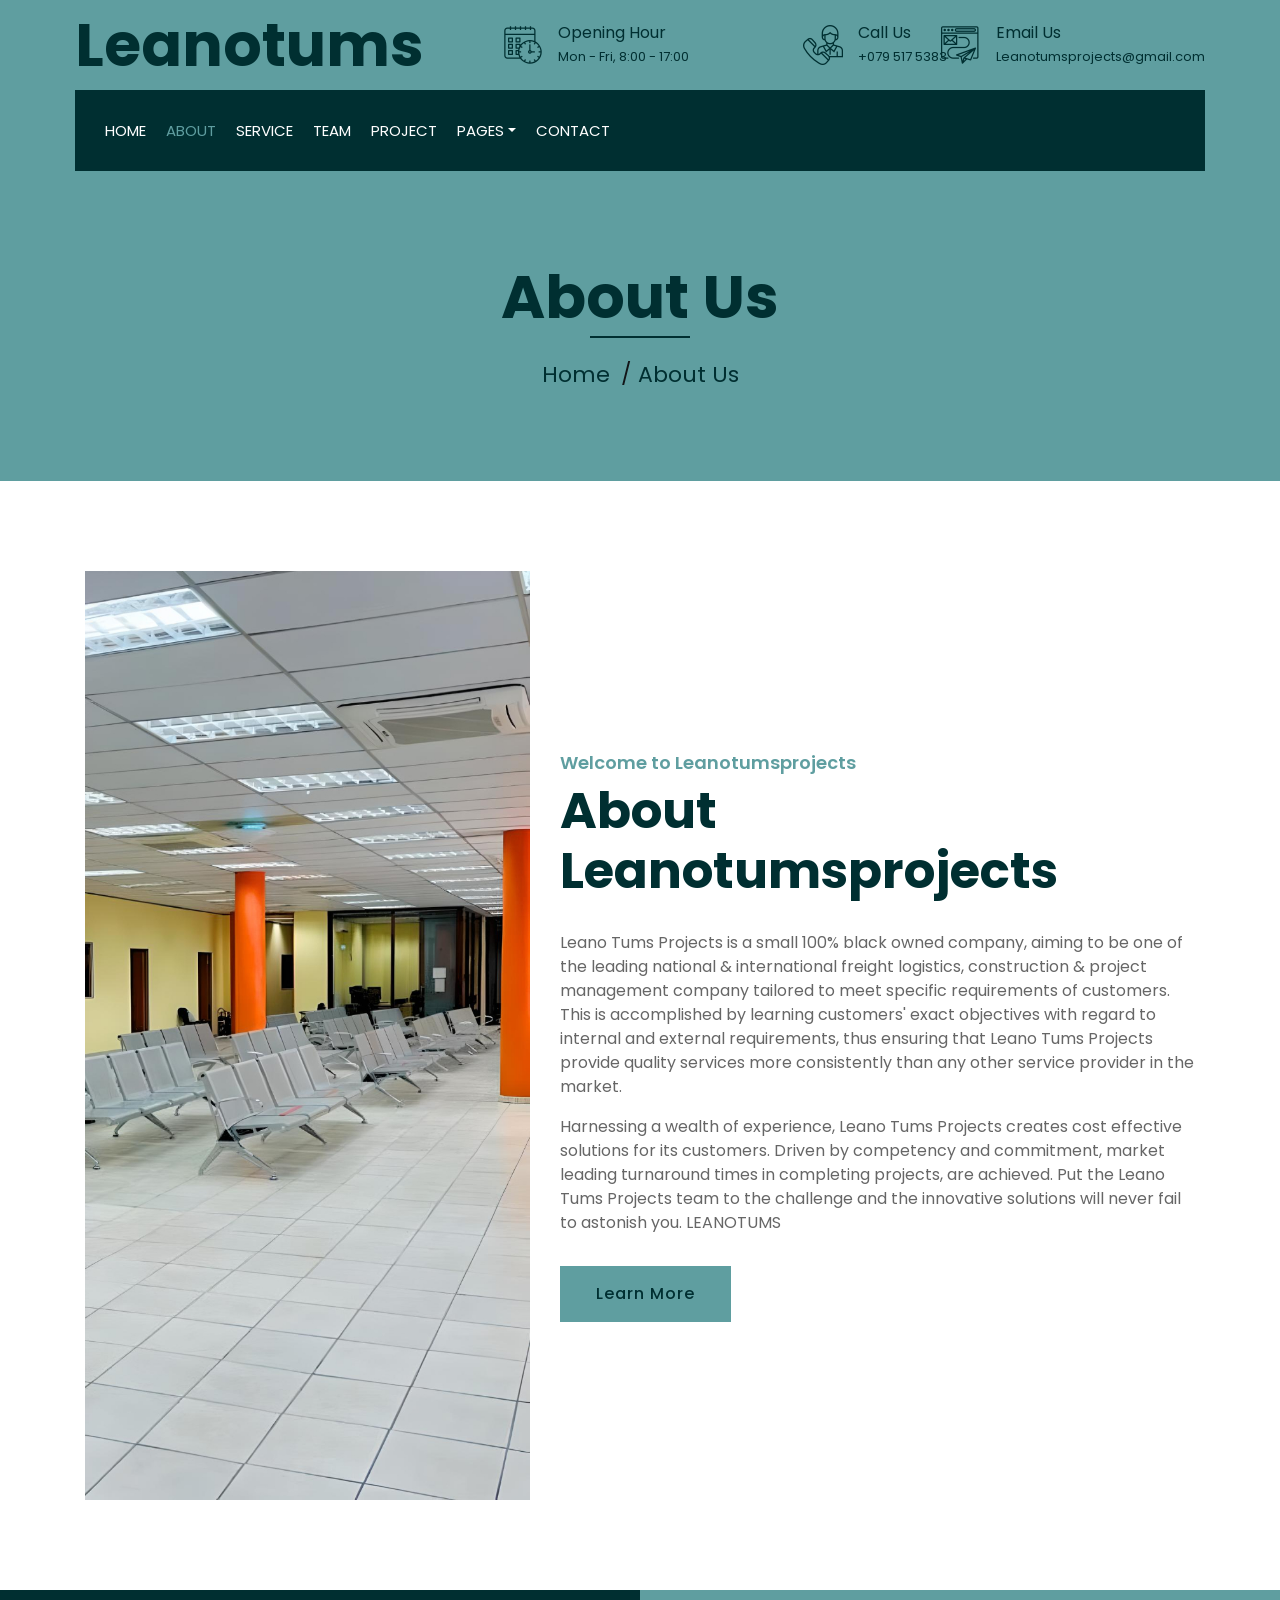
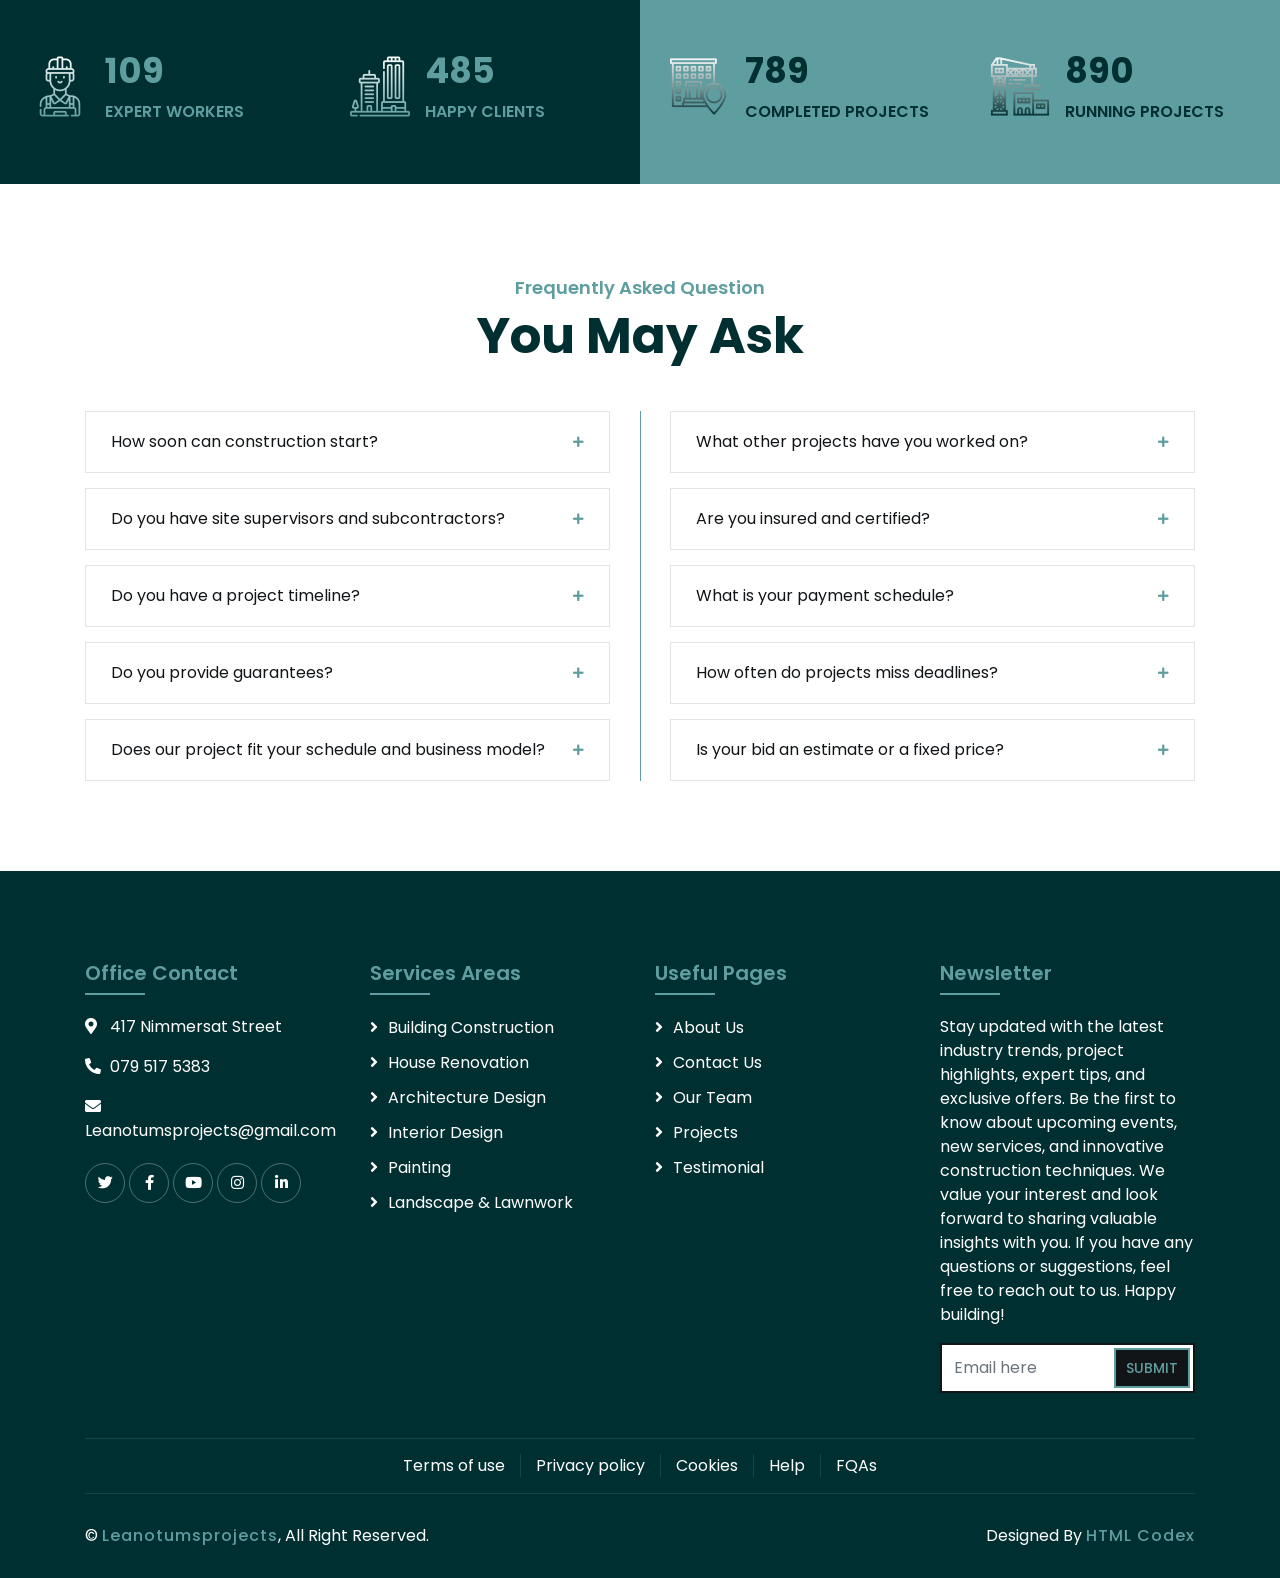
==== commit a92060fa: "Update about.html" ====
--- a/about.html
+++ b/about.html
@@ -7,8 +7,10 @@
         <meta content="Construction Company Website Template" name="keywords">
         <meta content="Construction Company Website Template" name="description">
 
-        <!-- Favicon -->
-        <link href="img/favicon.ico" rel="icon">
+         <!-- FAVICON -->
+        <link rel="icon" type="image/png" href="favicon.png">
+        <link rel="apple-touch-icon" href="favicon.png">
+        <link rel="shortcut icon" href="favicon.ico">
 
         <!-- Google Font -->
         <link href="https://fonts.googleapis.com/css2?family=Poppins:wght@100;200;300;400;500;600;700;800;900&display=swap" rel="stylesheet">
@@ -25,6 +27,16 @@
 
         <!-- Template Stylesheet -->
         <link href="css/style.css" rel="stylesheet">
+		
+		<script type="application/ld+json">
+{
+  "@context": "https://schema.org",
+  "@type": "Organization",
+  "url": "https://leanotumsprojects.com",
+  "logo": "https://leanotumsprojects.com/favicon.png",
+  "name": "Leanotums Projects (PTY) LTD"
+}
+</script>		
     </head>
 
     <body>
@@ -50,7 +62,7 @@
                                         </div>
                                         <div class="top-bar-text">
                                             <h3>Opening Hour</h3>
-                                            <p>Mon - Fri, 8:00 - 9:00</p>
+                                            <p>Mon - Fri, 8:00 - 17:00</p>
                                         </div>
                                     </div>
                                 </div>
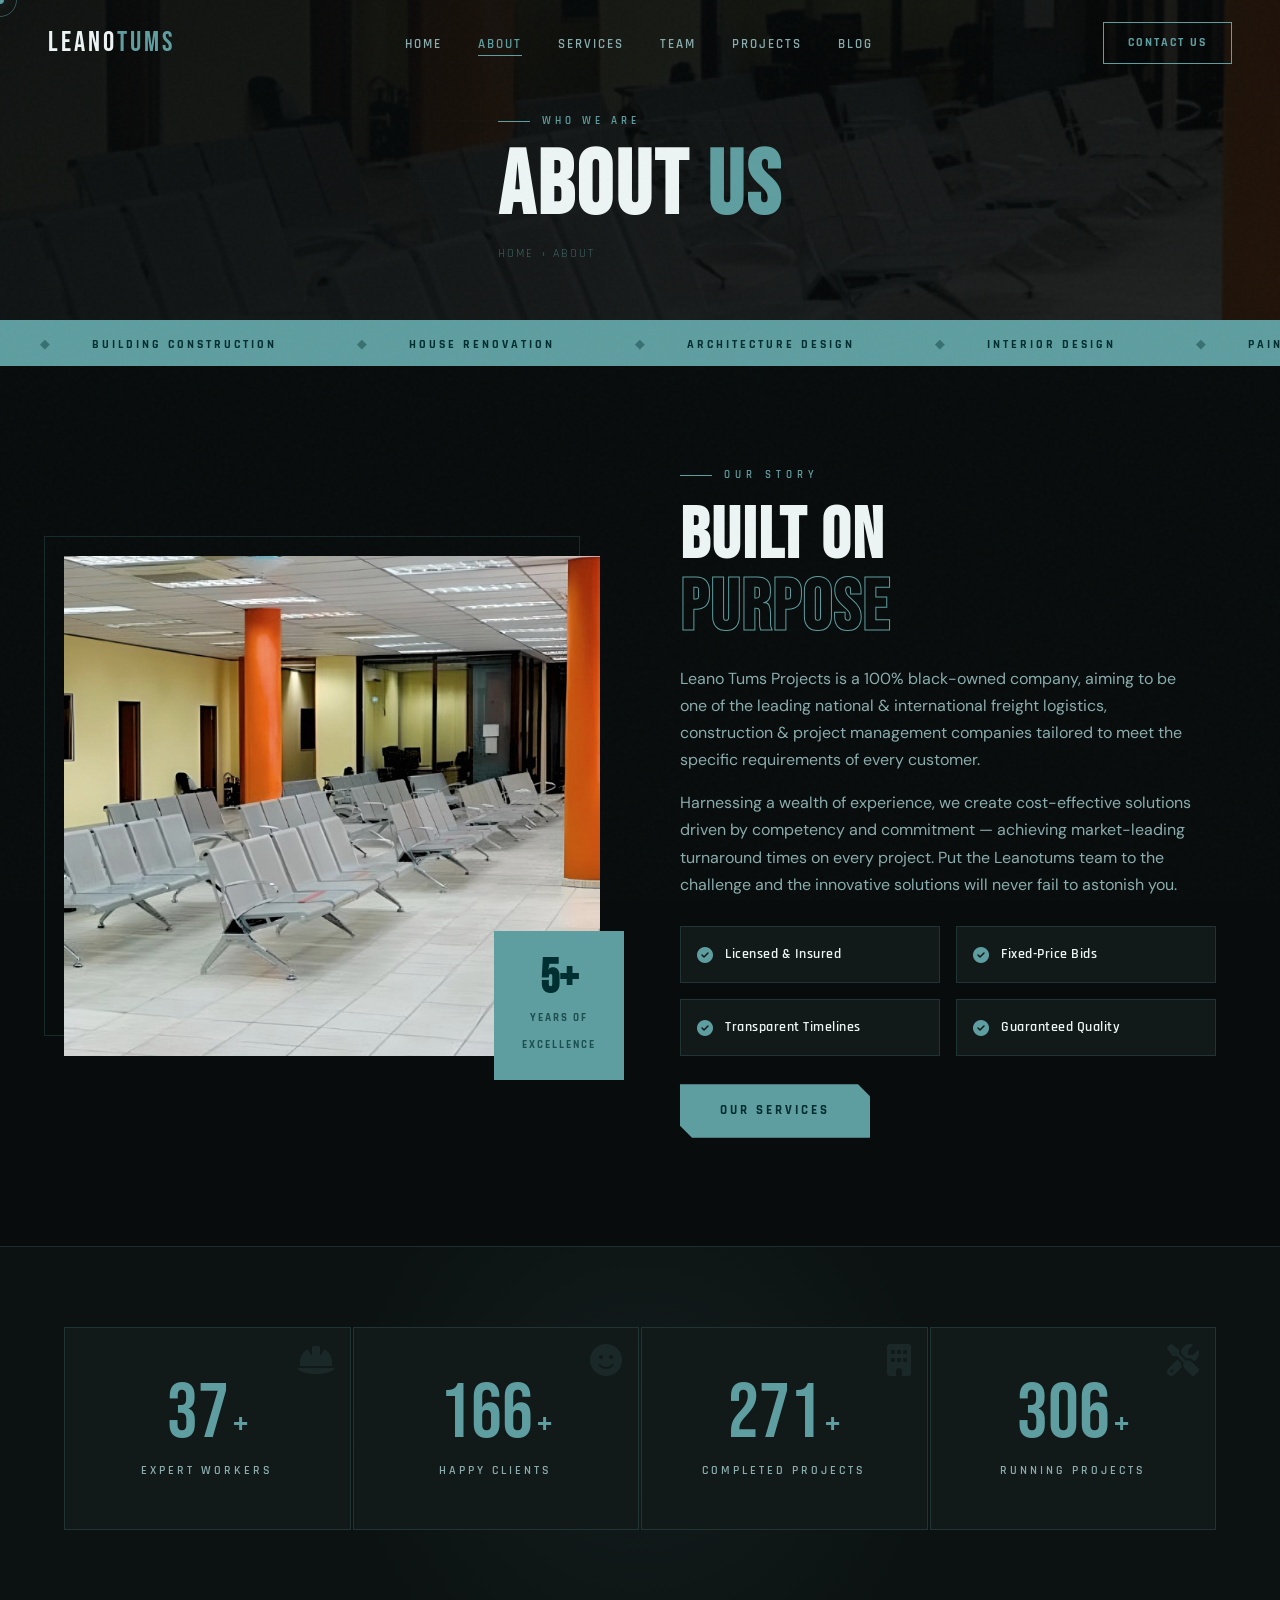
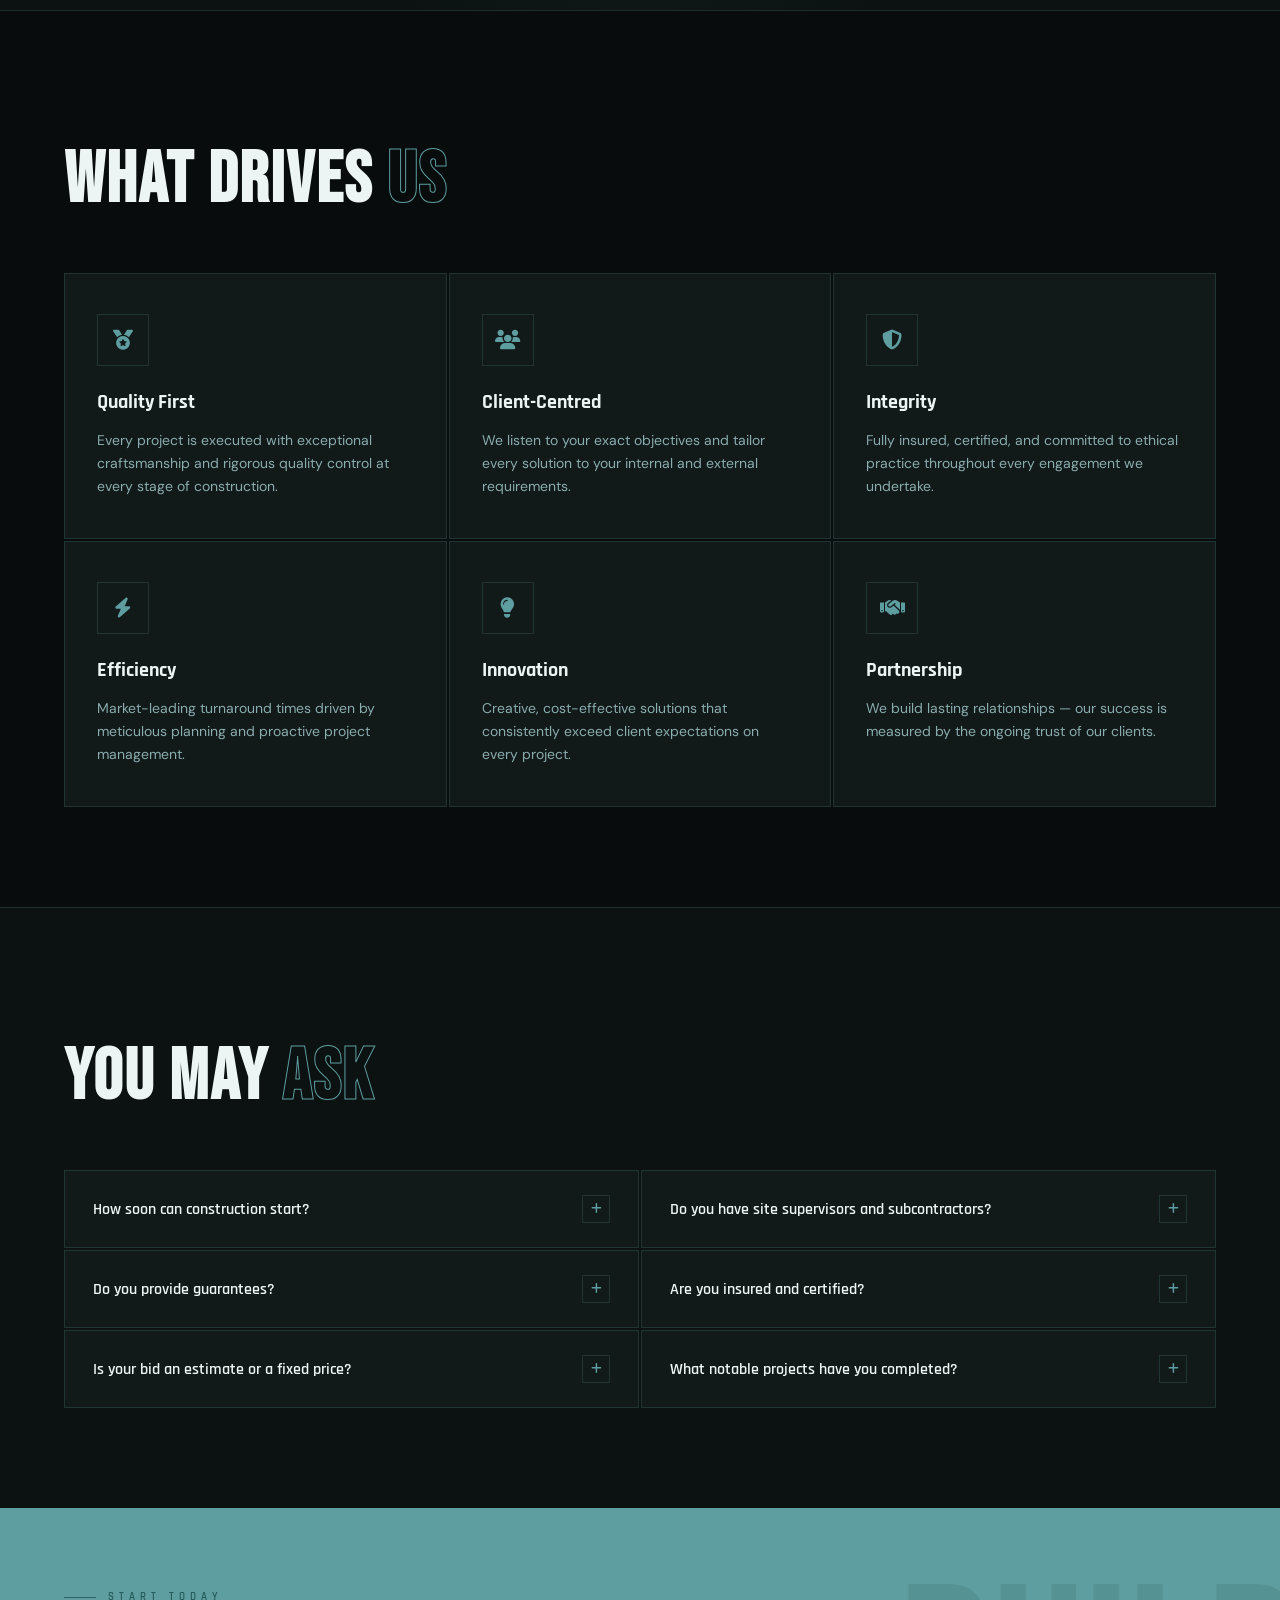
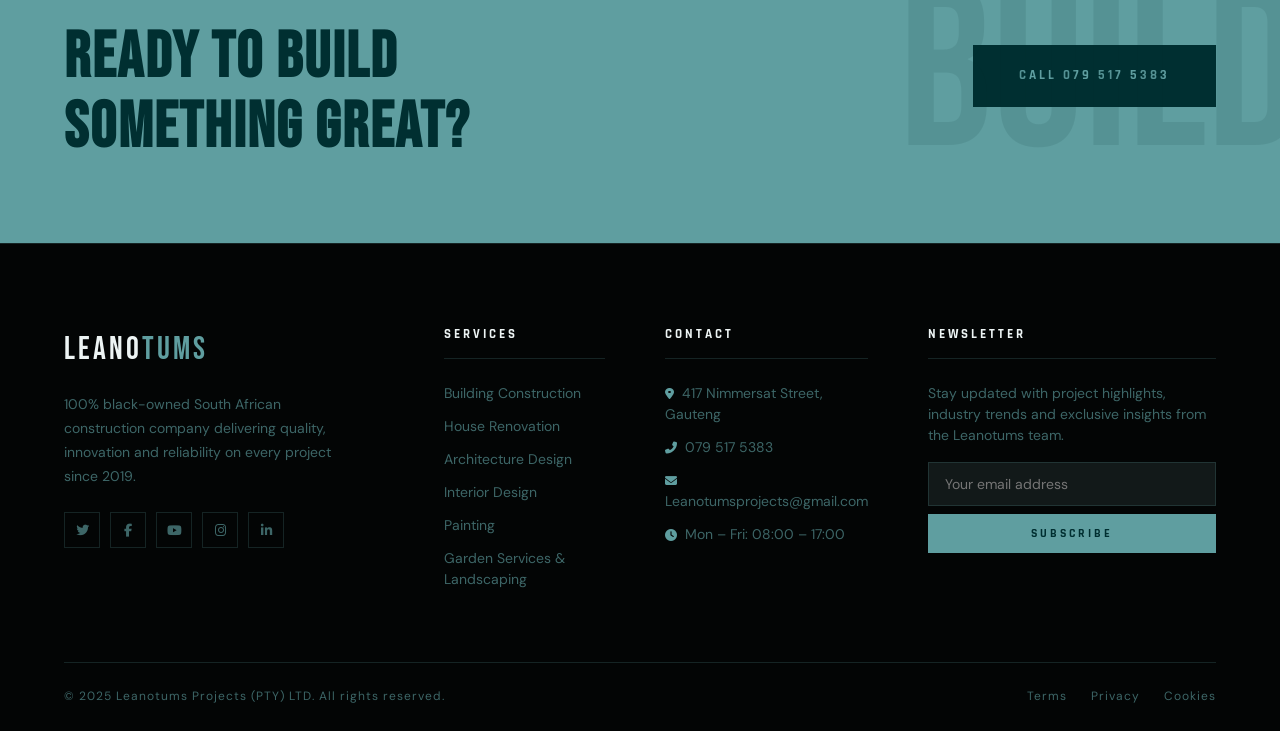
==== commit 1f5f8d4f: "Add files via upload" ====
--- a/about.html
+++ b/about.html
@@ -1,474 +1,161 @@
-<!DOCTYPE html>
-<html lang="en">
-    <head>
-        <meta charset="utf-8">
-        <title>Leanotumsprojects</title>
-        <meta content="width=device-width, initial-scale=1.0" name="viewport">
-        <meta content="Construction Company Website Template" name="keywords">
-        <meta content="Construction Company Website Template" name="description">
-
-         <!-- FAVICON -->
-        <link rel="icon" type="image/png" href="favicon.png">
-        <link rel="apple-touch-icon" href="favicon.png">
-        <link rel="shortcut icon" href="favicon.ico">
-
-        <!-- Google Font -->
-        <link href="https://fonts.googleapis.com/css2?family=Poppins:wght@100;200;300;400;500;600;700;800;900&display=swap" rel="stylesheet">
-
-        <!-- CSS Libraries -->
-        <link href="https://stackpath.bootstrapcdn.com/bootstrap/4.4.1/css/bootstrap.min.css" rel="stylesheet">
-        <link href="https://cdnjs.cloudflare.com/ajax/libs/font-awesome/5.10.0/css/all.min.css" rel="stylesheet">
-        <link href="lib/flaticon/font/flaticon.css" rel="stylesheet"> 
-        <link href="lib/animate/animate.min.css" rel="stylesheet">
-        <link href="lib/owlcarousel/assets/owl.carousel.min.css" rel="stylesheet">
-        <link href="lib/lightbox/css/lightbox.min.css" rel="stylesheet">
-        <link href="lib/slick/slick.css" rel="stylesheet">
-        <link href="lib/slick/slick-theme.css" rel="stylesheet">
-
-        <!-- Template Stylesheet -->
-        <link href="css/style.css" rel="stylesheet">
-		
-		<script type="application/ld+json">
-{
-  "@context": "https://schema.org",
-  "@type": "Organization",
-  "url": "https://leanotumsprojects.com",
-  "logo": "https://leanotumsprojects.com/favicon.png",
-  "name": "Leanotums Projects (PTY) LTD"
-}
-</script>		
-    </head>
-
-    <body>
-        <div class="wrapper">
-            <!-- Top Bar Start -->
-            <div class="top-bar">
-                <div class="container-fluid">
-                    <div class="row align-items-center">
-                        <div class="col-lg-4 col-md-12">
-                            <div class="logo">
-                                <a href="index.html">
-                                    <h1>Leanotums</h1>
-                                    
-                                </a>
-                            </div>
-                        </div>
-                        <div class="col-lg-8 col-md-7 d-none d-lg-block">
-                            <div class="row">
-                                <div class="col-4">
-                                    <div class="top-bar-item">
-                                        <div class="top-bar-icon">
-                                            <i class="flaticon-calendar"></i>
-                                        </div>
-                                        <div class="top-bar-text">
-                                            <h3>Opening Hour</h3>
-                                            <p>Mon - Fri, 8:00 - 17:00</p>
-                                        </div>
-                                    </div>
-                                </div>
-                                <div class="col-4">
-                                    <div class="top-bar-item">
-                                        <div class="top-bar-icon">
-                                            <i class="flaticon-call"></i>
-                                        </div>
-                                        <div class="top-bar-text">
-                                            <h3>Call Us</h3>
-                                            <p>+079 517 5383</p>
-                                        </div>
-                                    </div>
-                                </div>
-                                <div class="col-4">
-                                    <div class="top-bar-item">
-                                        <div class="top-bar-icon">
-                                            <i class="flaticon-send-mail"></i>
-                                        </div>
-                                        <div class="top-bar-text">
-                                            <h3>Email Us</h3>
-                                            <p>Leanotumsprojects@gmail.com</p>
-                                        </div>
-                                    </div>
-                                </div>
-                            </div>
-                        </div>
-                    </div>
-                </div>
-            </div>
-            <!-- Top Bar End -->
-
-            <!-- Nav Bar Start -->
-            <div class="nav-bar">
-                <div class="container-fluid">
-                    <nav class="navbar navbar-expand-lg bg-dark navbar-dark">
-                        <a href="#" class="navbar-brand">MENU</a>
-                        <button type="button" class="navbar-toggler" data-toggle="collapse" data-target="#navbarCollapse">
-                            <span class="navbar-toggler-icon"></span>
-                        </button>
-
-                        <div class="collapse navbar-collapse justify-content-between" id="navbarCollapse">
-                            <div class="navbar-nav mr-auto">
-                                <a href="index.html" class="nav-item nav-link">Home</a>
-                                <a href="about.html" class="nav-item nav-link active">About</a>
-                                <a href="service.html" class="nav-item nav-link">Service</a>
-                                <a href="team.html" class="nav-item nav-link">Team</a>
-                                <a href="portfolio.html" class="nav-item nav-link">Project</a>
-                                <div class="nav-item dropdown">
-                                    <a href="#" class="nav-link dropdown-toggle" data-toggle="dropdown">Pages</a>
-                                    <div class="dropdown-menu">
-                                        <a href="blog.html" class="dropdown-item">Blog Page</a>
-                                        
-                                    </div>
-                                </div>
-                                <a href="contact.html" class="nav-item nav-link">Contact</a>
-                            </div>
-                            <div class="ml-auto">
-                              
-                            </div>
-                        </div>
-                    </nav>
-                </div>
-            </div>
-            <!-- Nav Bar End -->
-            
-            
-            <!-- Page Header Start -->
-            <div class="page-header">
-                <div class="container">
-                    <div class="row">
-                        <div class="col-12">
-                            <h2>About Us</h2>
-                        </div>
-                        <div class="col-12">
-                            <a href="">Home</a>
-                            <a href="">About Us</a>
-                        </div>
-                    </div>
-                </div>
-            </div>
-            <!-- Page Header End -->
-
-
-            <!-- About Start -->
-            <div class="about wow fadeInUp" data-wow-delay="0.1s">
-                <div class="container">
-                    <div class="row align-items-center">
-                        <div class="col-lg-5 col-md-6">
-                            <div class="about-img">
-                                <img src="fotor.jpg" alt="Image">
-                            </div>
-                        </div>
-                        <div class="col-lg-7 col-md-6">
-                            <div class="section-header text-left">
-                                <p>Welcome to Leanotumsprojects</p>
-                                <h2>About Leanotumsprojects</h2>
-                            </div>
-                            <div class="about-text">
-                                <p>
-Leano Tums Projects is a small 100% black owned company, aiming to be one of the leading national & international freight logistics, construction & project management company tailored to meet specific requirements of customers. This is accomplished by learning customers' exact objectives with regard to internal and external requirements, thus ensuring that Leano Tums Projects provide quality services more consistently than any other service provider in the market.
-</p><p>Harnessing a wealth of experience, Leano Tums Projects creates cost effective solutions for its customers. Driven by competency and commitment, market leading turnaround times in completing projects, are achieved.
-Put the Leano Tums Projects team to the challenge and the innovative solutions will never fail to astonish you.
-LEANOTUMS
-</P>
-                                
-                                <a class="btn" href="">Learn More</a>
-                            </div>
-                        </div>
-                    </div>
-                </div>
-            </div>
-            <!-- About End -->
-            
-            
-            <!-- Fact Start -->
-            <div class="fact">
-                <div class="container-fluid">
-                    <div class="row counters">
-                        <div class="col-md-6 fact-left wow slideInLeft">
-                            <div class="row">
-                                <div class="col-6">
-                                    <div class="fact-icon">
-                                        <i class="flaticon-worker"></i>
-                                    </div>
-                                    <div class="fact-text">
-                                        <h2 data-toggle="counter-up">109</h2>
-                                        <p>Expert Workers</p>
-                                    </div>
-                                </div>
-                                <div class="col-6">
-                                    <div class="fact-icon">
-                                        <i class="flaticon-building"></i>
-                                    </div>
-                                    <div class="fact-text">
-                                        <h2 data-toggle="counter-up">485</h2>
-                                        <p>Happy Clients</p>
-                                    </div>
-                                </div>
-                            </div>
-                        </div>
-                        <div class="col-md-6 fact-right wow slideInRight">
-                            <div class="row">
-                                <div class="col-6">
-                                    <div class="fact-icon">
-                                        <i class="flaticon-address"></i>
-                                    </div>
-                                    <div class="fact-text">
-                                        <h2 data-toggle="counter-up">789</h2>
-                                        <p>Completed Projects</p>
-                                    </div>
-                                </div>
-                                <div class="col-6">
-                                    <div class="fact-icon">
-                                        <i class="flaticon-crane"></i>
-                                    </div>
-                                    <div class="fact-text">
-                                        <h2 data-toggle="counter-up">890</h2>
-                                        <p>Running Projects</p>
-                                    </div>
-                                </div>
-                            </div>
-                        </div>
-                    </div>
-                </div>
-            </div>
-            <!-- Fact End -->
-            
-            
-            <!-- FAQs Start -->
-            <div class="faqs">
-                <div class="container">
-                    <div class="section-header text-center">
-                        <p>Frequently Asked Question</p>
-                        <h2>You May Ask</h2>
-                    </div>
-                    <div class="row">
-                        <div class="col-md-6">
-                            <div id="accordion-1">
-                                <div class="card wow fadeInLeft" data-wow-delay="0.1s">
-                                    <div class="card-header">
-                                        <a class="card-link collapsed" data-toggle="collapse" href="#collapseOne">
-                                            How soon can construction start? 
-                                        </a>
-                                    </div>
-                                    <div id="collapseOne" class="collapse" data-parent="#accordion-1">
-                                        <div class="card-body">
-                                          Construction can commence as soon as all necessary permits and approvals are secured, typically within a few weeks to a couple of months after finalizing the planning and design phase. We prioritize efficiency while ensuring compliance with regulations to expedite the start of construction without compromising quality.  
-                                        </div>
-                                    </div>
-                                </div>
-                                <div class="card wow fadeInLeft" data-wow-delay="0.2s">
-                                    <div class="card-header">
-                                        <a class="card-link collapsed" data-toggle="collapse" href="#collapseTwo">
-                                            Do you have site supervisors and subcontractors? 
-                                        </a>
-                                    </div>
-                                    <div id="collapseTwo" class="collapse" data-parent="#accordion-1">
-                                        <div class="card-body">
-                                            Absolutely, we have experienced site supervisors who oversee all aspects of the construction process, ensuring that work is carried out efficiently, safely, and to the highest standards. Additionally, we collaborate with trusted subcontractors who specialize in various trades, allowing us to deliver comprehensive solutions while maintaining rigorous quality control throughout the project.
-                                        </div>
-                                    </div>
-                                </div>
-                                <div class="card wow fadeInLeft" data-wow-delay="0.3s">
-                                    <div class="card-header">
-                                        <a class="card-link collapsed" data-toggle="collapse" href="#collapseThree">
-                                            Do you have a project timeline?
-                                        </a>
-                                    </div>
-                                    <div id="collapseThree" class="collapse" data-parent="#accordion-1">
-                                        <div class="card-body">
-                                           Yes, we develop detailed project timelines for all our construction projects. These timelines outline key milestones and activities from start to finish, allowing us to effectively manage the project schedule, coordinate resources, and track progress. Our commitment to transparency means that clients have full visibility into the timeline, enabling them to stay informed and confident in the progress of their project. 
-                                        </div>
-                                    </div>
-                                </div>
-                                <div class="card wow fadeInLeft" data-wow-delay="0.4s">
-                                    <div class="card-header">
-                                        <a class="card-link collapsed" data-toggle="collapse" href="#collapseFour">
-                                            Do you provide guarantees?
-                                        </a>
-                                    </div>
-                                    <div id="collapseFour" class="collapse" data-parent="#accordion-1">
-                                        <div class="card-body">
-                                           Yes, we stand behind the quality of our workmanship and materials. We offer guarantees on our construction projects to provide peace of mind to our clients. The specific guarantees depend on the nature of the project and will be detailed in the contract agreement. Our goal is to ensure that our clients are completely satisfied with the final result, and we are committed to addressing any issues that may arise during or after construction. 
-                                        </div>
-                                    </div>
-                                </div>
-                                <div class="card wow fadeInLeft" data-wow-delay="0.5s">
-                                    <div class="card-header">
-                                        <a class="card-link collapsed" data-toggle="collapse" href="#collapseFive">
-                                            Does our project fit your schedule and business model? 
-                                        </a>
-                                    </div>
-                                    <div id="collapseFive" class="collapse" data-parent="#accordion-1">
-                                        <div class="card-body">
-                                           Absolutely, we prioritize projects that align with our schedule and business model to ensure we can deliver the highest quality results within agreed timelines. We carefully assess each project to ensure it fits within our capacity and expertise, allowing us to provide the attention to detail and personalized service that our clients expect. Our goal is to meet and exceed your expectations while maintaining the integrity of our commitments to all our clients. 
-                                        </div>
-                                    </div>
-                                </div>
-                            </div>
-                        </div>
-                        <div class="col-md-6">
-                            <div id="accordion-2">
-                                <div class="card wow fadeInRight" data-wow-delay="0.1s">
-                                    <div class="card-header">
-                                        <a class="card-link collapsed" data-toggle="collapse" href="#collapseSix">
-                                            What other projects have you worked on? 
-                                        </a>
-                                    </div>
-                                    <div id="collapseSix" class="collapse" data-parent="#accordion-2">
-                                        <div class="card-body">
-                                            We've had the privilege of working on a diverse range of projects spanning residential, commercial, and industrial sectors.<i> Some recent examples include:Cullinan Diamond Mine Surface Wash Bay</i><i>422A Danie Theron Street</i>
-											<i>853 Saint Bernard Drive Garsfontein</I>
-                                        </div>
-                                    </div>
-                                </div>
-                                <div class="card wow fadeInRight" data-wow-delay="0.2s">
-                                    <div class="card-header">
-                                        <a class="card-link collapsed" data-toggle="collapse" href="#collapseSeven">
-                                            Are you insured and certified? 
-                                        </a>
-                                    </div>
-                                    <div id="collapseSeven" class="collapse" data-parent="#accordion-2">
-                                        <div class="card-body">
-                                            Yes, we are fully insured and certified to undertake construction projects. Our company carries comprehensive insurance coverage, including general liability insurance and workers' compensation insurance, to protect both our clients and our team members throughout the construction process. Additionally, we hold all necessary certifications and licenses required to operate legally and ethically in the construction industry. Our commitment to compliance and safety ensures that our clients can have confidence in our capabilities and professionalism.
-                                        </div>
-                                    </div>
-                                </div>
-                                <div class="card wow fadeInRight" data-wow-delay="0.3s">
-                                    <div class="card-header">
-                                        <a class="card-link collapsed" data-toggle="collapse" href="#collapseEight">
-                                          What is your payment schedule?  
-                                        </a>
-                                    </div>
-                                    <div id="collapseEight" class="collapse" data-parent="#accordion-2">
-                                        <div class="card-body">
-Our payment schedule is typically structured to align with project milestones and progress. Depending on the scope and duration of the project, payments may be divided into several installments, with an initial deposit required to secure our services. Subsequent payments are then made at key stages of the project, such as upon completion of specific phases or milestones, as outlined in the contract agreement. We aim to provide flexibility and transparency in our payment schedule, ensuring that it is fair and manageable for our clients while also reflecting the progress and quality of work delivered.
-                                        </div>
-                                    </div>
-                                </div>
-                                <div class="card wow fadeInRight" data-wow-delay="0.4s">
-                                    <div class="card-header">
-                                        <a class="card-link collapsed" data-toggle="collapse" href="#collapseNine">
-                                          How often do projects miss deadlines?  
-                                        </a>
-                                    </div>
-                                    <div id="collapseNine" class="collapse" data-parent="#accordion-2">
-                                        <div class="card-body">
-                                            At Leanotums Projects, we prioritize meticulous planning, effective communication, and proactive project management to minimize the likelihood of missing deadlines. While we strive to deliver projects on time, unforeseen circumstances such as weather delays, supply chain disruptions, or unexpected site conditions can occasionally impact our timelines. However, we mitigate these risks by implementing robust contingency plans, closely monitoring progress, and maintaining open communication with our clients throughout the project. Our track record demonstrates our commitment to meeting deadlines and delivering projects efficiently and effectively.
-                                        </div>
-                                    </div>
-                                </div>
-                                <div class="card wow fadeInRight" data-wow-delay="0.5s">
-                                    <div class="card-header">
-                                        <a class="card-link collapsed" data-toggle="collapse" href="#collapseTen">
-                                         Is your bid an estimate or a fixed price?   
-                                        </a>
-                                    </div>
-                                    <div id="collapseTen" class="collapse" data-parent="#accordion-2">
-                                        <div class="card-body">
-Our bid typically represents a fixed price for the project, providing clarity and certainty to our clients regarding the total cost of construction. We understand the importance of budgetary transparency and strive to provide accurate and comprehensive quotes that encompass all aspects of the project, including materials, labor, permits, and overhead expenses. While unforeseen circumstances may arise during the course of the project, we are committed to honoring our fixed-price agreements to the best of our ability, ensuring that our clients can proceed with confidence and peace of mind.
-                                        </div>
-                                    </div>
-                                </div>
-                            </div>
-                        </div>
-                    </div>
-                </div>
-            </div>
-            <!-- FAQs End -->
-
-
-           <!-- Footer Start -->
-            <div class="footer wow fadeIn" data-wow-delay="0.3s">
-                <div class="container">
-                    <div class="row">
-                        <div class="col-md-6 col-lg-3">
-                            <div class="footer-contact">
-                                <h2>Office Contact</h2>
-                                <p><i class="fa fa-map-marker-alt"></i>417 Nimmersat Street</p>
-                                <p><i class="fa fa-phone-alt"></i>079 517 5383</p>
-                                <p><i class="fa fa-envelope"></i>Leanotumsprojects@gmail.com</p>
-                                <div class="footer-social">
-                                    <a href=""><i class="fab fa-twitter"></i></a>
-                                    <a href="https://web.facebook.com/profile.php?id=61552090770281"><i class="fab fa-facebook-f"></i></a>
-                                    <a href="https://www.youtube.com/watch?v=3CRRqdf6Gn4"><i class="fab fa-youtube"></i></a>
-                                    <a href="https://www.instagram.com/leanotumsprojects"><i class="fab fa-instagram"></i></a>
-                                    <a href=""><i class="fab fa-linkedin-in"></i></a>
-                                </div>
-                            </div>
-                        </div>
-                        <div class="col-md-6 col-lg-3">
-                            <div class="footer-link">
-                                <h2>Services Areas</h2>
-                                <a href="">Building Construction</a>
-                                <a href="">House Renovation</a>
-                                <a href="">Architecture Design</a>
-                                <a href="">Interior Design</a>
-                                <a href="">Painting</a>
-                                <a href="">Landscape & Lawnwork</a>
-                            </div>
-                        </div>
-                        <div class="col-md-6 col-lg-3">
-                            <div class="footer-link">
-                                <h2>Useful Pages</h2>
-                                <a href="">About Us</a>
-                                <a href="">Contact Us</a>
-                                <a href="">Our Team</a>
-                                <a href="">Projects</a>
-                                <a href="">Testimonial</a>
-                            </div>
-                        </div>
-                        <div class="col-md-6 col-lg-3">
-                            <div class="newsletter">
-                                <h2>Newsletter</h2>
-                                <p>
-                                   Stay updated with the latest industry trends, project highlights, expert tips, and exclusive offers. Be the first to know about upcoming events, new services, and innovative construction techniques. We value your interest and look forward to sharing valuable insights with you. If you have any questions or suggestions, feel free to reach out to us. Happy building!
-                                </p>
-                                <div class="form">
-                                    <input class="form-control" placeholder="Email here">
-                                    <button class="btn">Submit</button>
-                                </div>
-                            </div>
-                        </div>
-                    </div>
-                </div>
-                <div class="container footer-menu">
-                    <div class="f-menu">
-                        <a href="">Terms of use</a>
-                        <a href="">Privacy policy</a>
-                        <a href="">Cookies</a>
-                        <a href="">Help</a>
-                        <a href="">FQAs</a>
-                    </div>
-                </div>
-                <div class="container copyright">
-                    <div class="row">
-                        <div class="col-md-6">
-                            <p>&copy; <a href="#">Leanotumsprojects</a>, All Right Reserved.</p>
-                        </div>
-						
-						<!--/*** This template is free as long as you keep the footer author's credit link/attribution link/backlink. If you'd like to use the template without the footer author's credit link/attribution link/backlink, you can purchase the Credit Removal License from "https://htmlcodex.com/credit-removal". Thank you for your support. ***/-->
-                        <div class="col-md-6">
-                            <p>Designed By <a href="https://htmlcodex.com">HTML Codex</a></p>
-                        </div>
-                    </div>
-                </div>
-            </div>
-            <!-- Footer End -->
-
-            <a href="#" class="back-to-top"><i class="fa fa-chevron-up"></i></a>
-        </div>
-
-        <!-- JavaScript Libraries -->
-        <script src="https://code.jquery.com/jquery-3.4.1.min.js"></script>
-        <script src="https://stackpath.bootstrapcdn.com/bootstrap/4.4.1/js/bootstrap.bundle.min.js"></script>
-        <script src="lib/easing/easing.min.js"></script>
-        <script src="lib/wow/wow.min.js"></script>
-        <script src="lib/owlcarousel/owl.carousel.min.js"></script>
-        <script src="lib/isotope/isotope.pkgd.min.js"></script>
-        <script src="lib/lightbox/js/lightbox.min.js"></script>
-        <script src="lib/waypoints/waypoints.min.js"></script>
-        <script src="lib/counterup/counterup.min.js"></script>
-        <script src="lib/slick/slick.min.js"></script>
-
-        <!-- Template Javascript -->
-        <script src="js/main.js"></script>
-    </body>
-</html>
+<!DOCTYPE html>
+<html lang="en">
+<head>
+  <meta charset="UTF-8"><meta name="viewport" content="width=device-width, initial-scale=1.0">
+  <title>About Us | Leanotums Projects</title>
+  <meta name="description" content="Learn about Leanotums Projects — a 100% black-owned South African construction company.">
+  <link rel="icon" href="favicon.ico">
+  <link rel="preconnect" href="https://fonts.googleapis.com">
+  <link href="https://fonts.googleapis.com/css2?family=Rajdhani:wght@300;400;500;600;700&family=DM+Sans:opsz,wght@9..40,300;9..40,400;9..40,500;9..40,600&family=Bebas+Neue&display=swap" rel="stylesheet">
+  <link rel="stylesheet" href="https://cdnjs.cloudflare.com/ajax/libs/font-awesome/6.5.0/css/all.min.css">
+  <link rel="stylesheet" href="site.css">
+  <style>
+    .about-grid { display: grid; grid-template-columns: 1fr 1fr; gap: 80px; align-items: center; }
+    .about-img-wrap { position: relative; }
+    .about-img-wrap::before { content: ''; position: absolute; top: -20px; left: -20px; width: 100%; height: 100%; border: 1px solid var(--border); z-index: 0; transition: transform 0.4s var(--ease-out); }
+    .about-img-wrap:hover::before { transform: translate(8px,8px); }
+    .about-img-wrap img { position: relative; z-index: 1; width: 100%; height: 500px; object-fit: cover; filter: grayscale(20%) contrast(1.05); }
+    .about-badge { position: absolute; bottom: -24px; right: -24px; z-index: 2; background: var(--teal); padding: 24px 28px; text-align: center; }
+    .about-badge strong { display: block; font-family: var(--ff-display); font-size: 48px; color: var(--deep); line-height: 1; }
+    .about-badge span { font-family: var(--ff-head); font-size: 11px; font-weight: 700; letter-spacing: 2px; text-transform: uppercase; color: var(--deep); opacity: 0.7; }
+    .about-highlights { display: grid; grid-template-columns: 1fr 1fr; gap: 16px; margin: 28px 0; }
+    .highlight-item { display: flex; align-items: center; gap: 12px; padding: 16px; background: var(--bg3); border: 1px solid var(--border); transition: border-color 0.3s; }
+    .highlight-item:hover { border-color: var(--teal); }
+    .highlight-item i { color: var(--teal); font-size: 16px; flex-shrink: 0; }
+    .highlight-item span { font-family: var(--ff-head); font-size: 14px; font-weight: 600; letter-spacing: 0.5px; }
+    .values-grid { display: grid; grid-template-columns: repeat(3,1fr); gap: 2px; margin-top: 56px; }
+    .value-card { padding: 40px 32px; background: var(--bg3); border: 1px solid var(--border); transition: border-color 0.3s, background 0.3s; }
+    .value-card:hover { border-color: rgba(95,158,160,0.4); background: rgba(95,158,160,0.03); }
+    .value-icon { width: 52px; height: 52px; border: 1px solid var(--border); display: flex; align-items: center; justify-content: center; color: var(--teal); font-size: 20px; margin-bottom: 20px; transition: border-color 0.3s, box-shadow 0.3s; }
+    .value-card:hover .value-icon { border-color: var(--teal); box-shadow: var(--glow-sm); }
+    .value-card h3 { font-family: var(--ff-head); font-size: 20px; font-weight: 700; color: var(--text); margin-bottom: 10px; }
+    .value-card p { font-size: 14px; color: var(--text-dim); line-height: 1.65; }
+    @media (max-width: 900px) { .about-grid { grid-template-columns: 1fr; gap: 60px; } .about-badge { bottom: -16px; right: 0; } .values-grid { grid-template-columns: 1fr; } }
+    @media (max-width: 640px) { .about-highlights { grid-template-columns: 1fr; } }
+  </style>
+</head>
+<body>
+  <div id="cursor-dot"></div><div id="cursor-ring"></div>
+  <div id="scroll-progress"></div>
+  <nav id="navbar">
+    <a href="index.html" class="nav-logo">LEANO<span>TUMS</span></a>
+    <ul class="nav-links">
+      <li><a href="index.html">Home</a></li>
+      <li><a href="about.html" class="active">About</a></li>
+      <li><a href="service.html">Services</a></li>
+      <li><a href="team.html">Team</a></li>
+      <li><a href="portfolio.html">Projects</a></li>
+      <li><a href="blog.html">Blog</a></li>
+    </ul>
+    <a href="contact.html" class="nav-cta">Contact Us</a>
+    <button class="nav-burger" id="burger"><span></span><span></span><span></span></button>
+  </nav>
+  <div id="mobile-menu">
+    <a href="index.html" class="menu-link">Home</a>
+    <a href="about.html" class="menu-link">About</a>
+    <a href="service.html" class="menu-link">Services</a>
+    <a href="team.html" class="menu-link">Team</a>
+    <a href="portfolio.html" class="menu-link">Projects</a>
+    <a href="contact.html" class="menu-link">Contact</a>
+    <p class="menu-contact">079 517 5383 · Johannesburg</p>
+  </div>
+
+  <div class="page-hero">
+    <div class="page-hero-bg" style="background-image:url('fotor.jpg')"></div>
+    <div class="page-hero-overlay"></div>
+    <div class="page-hero-grid"></div>
+    <div class="container page-hero-content">
+      <div class="page-hero-tag">Who We Are</div>
+      <h1>About <span>Us</span></h1>
+      <div class="breadcrumb-bar">
+        <a href="index.html">Home</a><span>›</span><a href="about.html">About</a>
+      </div>
+    </div>
+  </div>
+
+  <div class="ticker-wrap"><div class="ticker-track" id="ticker"><span>Building Construction</span><span>House Renovation</span><span>Architecture Design</span><span>Interior Design</span><span>Painting</span><span>Garden Services & Landscaping</span><span>Project Management</span><span>Fixing & Support</span><span>Building Construction</span><span>House Renovation</span><span>Architecture Design</span><span>Interior Design</span><span>Painting</span><span>Garden Services & Landscaping</span><span>Project Management</span><span>Fixing & Support</span></div></div>
+
+  <section style="background:var(--bg)">
+    <div class="container">
+      <div class="about-grid">
+        <div class="about-img-wrap reveal-left">
+          <img src="fotor.jpg" alt="Leanotums Projects team" loading="lazy">
+          <div class="about-badge"><strong>5+</strong><span>Years of<br>Excellence</span></div>
+        </div>
+        <div class="reveal-right">
+          <div class="section-label">Our Story</div>
+          <h2 class="section-title">Built on<br><span class="stroke">Purpose</span></h2>
+          <p class="section-desc">Leano Tums Projects is a 100% black-owned company, aiming to be one of the leading national & international freight logistics, construction & project management companies tailored to meet the specific requirements of every customer.</p>
+          <p class="section-desc" style="margin-top:16px">Harnessing a wealth of experience, we create cost-effective solutions driven by competency and commitment — achieving market-leading turnaround times on every project. Put the Leanotums team to the challenge and the innovative solutions will never fail to astonish you.</p>
+          <div class="about-highlights">
+            <div class="highlight-item"><i class="fas fa-check-circle"></i><span>Licensed & Insured</span></div>
+            <div class="highlight-item"><i class="fas fa-check-circle"></i><span>Fixed-Price Bids</span></div>
+            <div class="highlight-item"><i class="fas fa-check-circle"></i><span>Transparent Timelines</span></div>
+            <div class="highlight-item"><i class="fas fa-check-circle"></i><span>Guaranteed Quality</span></div>
+          </div>
+          <a href="service.html" class="btn-primary">Our Services</a>
+        </div>
+      </div>
+    </div>
+  </section>
+
+  <section class="stats-strip">
+    <div class="container">
+      <div class="stats-grid">
+        <div class="stat-card reveal"><i class="fas fa-hard-hat stat-icon"></i><div class="stat-number"><span class="counter" data-target="109">0</span><span class="plus">+</span></div><div class="stat-label">Expert Workers</div></div>
+        <div class="stat-card reveal" style="transition-delay:.1s"><i class="fas fa-smile stat-icon"></i><div class="stat-number"><span class="counter" data-target="485">0</span><span class="plus">+</span></div><div class="stat-label">Happy Clients</div></div>
+        <div class="stat-card reveal" style="transition-delay:.2s"><i class="fas fa-building stat-icon"></i><div class="stat-number"><span class="counter" data-target="789">0</span><span class="plus">+</span></div><div class="stat-label">Completed Projects</div></div>
+        <div class="stat-card reveal" style="transition-delay:.3s"><i class="fas fa-tools stat-icon"></i><div class="stat-number"><span class="counter" data-target="890">0</span><span class="plus">+</span></div><div class="stat-label">Running Projects</div></div>
+      </div>
+    </div>
+  </section>
+
+  <section style="background:var(--bg)">
+    <div class="container">
+      <div class="section-label reveal">Our Values</div>
+      <h2 class="section-title reveal">What Drives <span class="stroke">Us</span></h2>
+      <div class="values-grid">
+        <div class="value-card reveal"><div class="value-icon"><i class="fas fa-medal"></i></div><h3>Quality First</h3><p>Every project is executed with exceptional craftsmanship and rigorous quality control at every stage of construction.</p></div>
+        <div class="value-card reveal" style="transition-delay:.1s"><div class="value-icon"><i class="fas fa-users"></i></div><h3>Client-Centred</h3><p>We listen to your exact objectives and tailor every solution to your internal and external requirements.</p></div>
+        <div class="value-card reveal" style="transition-delay:.2s"><div class="value-icon"><i class="fas fa-shield-alt"></i></div><h3>Integrity</h3><p>Fully insured, certified, and committed to ethical practice throughout every engagement we undertake.</p></div>
+        <div class="value-card reveal" style="transition-delay:.3s"><div class="value-icon"><i class="fas fa-bolt"></i></div><h3>Efficiency</h3><p>Market-leading turnaround times driven by meticulous planning and proactive project management.</p></div>
+        <div class="value-card reveal" style="transition-delay:.4s"><div class="value-icon"><i class="fas fa-lightbulb"></i></div><h3>Innovation</h3><p>Creative, cost-effective solutions that consistently exceed client expectations on every project.</p></div>
+        <div class="value-card reveal" style="transition-delay:.5s"><div class="value-icon"><i class="fas fa-handshake"></i></div><h3>Partnership</h3><p>We build lasting relationships — our success is measured by the ongoing trust of our clients.</p></div>
+      </div>
+    </div>
+  </section>
+
+  <section style="background:var(--bg2);border-top:1px solid var(--border)">
+    <div class="container">
+      <div class="section-label reveal">FAQ</div>
+      <h2 class="section-title reveal">You May <span class="stroke">Ask</span></h2>
+      <div class="faq-grid">
+        <div class="faq-item reveal"><button class="faq-question"><span>How soon can construction start?</span><div class="faq-icon"><i class="fas fa-plus"></i></div></button><div class="faq-answer"><div class="faq-answer-inner">Construction can commence as soon as all necessary permits and approvals are secured — typically within a few weeks to a couple of months after finalizing the planning and design phase.</div></div></div>
+        <div class="faq-item reveal"><button class="faq-question"><span>Do you have site supervisors and subcontractors?</span><div class="faq-icon"><i class="fas fa-plus"></i></div></button><div class="faq-answer"><div class="faq-answer-inner">Absolutely. Our experienced site supervisors oversee all aspects of construction, and we collaborate with trusted subcontractors specializing in various trades for comprehensive, high-quality delivery.</div></div></div>
+        <div class="faq-item reveal"><button class="faq-question"><span>Do you provide guarantees?</span><div class="faq-icon"><i class="fas fa-plus"></i></div></button><div class="faq-answer"><div class="faq-answer-inner">Yes. We stand behind our workmanship and materials with formal guarantees detailed in every contract agreement. Our goal is complete client satisfaction.</div></div></div>
+        <div class="faq-item reveal"><button class="faq-question"><span>Are you insured and certified?</span><div class="faq-icon"><i class="fas fa-plus"></i></div></button><div class="faq-answer"><div class="faq-answer-inner">Yes — we carry comprehensive insurance including general liability and workers' compensation, and hold all certifications required to operate legally and ethically in South Africa's construction industry.</div></div></div>
+        <div class="faq-item reveal"><button class="faq-question"><span>Is your bid an estimate or a fixed price?</span><div class="faq-icon"><i class="fas fa-plus"></i></div></button><div class="faq-answer"><div class="faq-answer-inner">Our bids are fixed-price agreements encompassing all aspects of the project — materials, labour, permits and overhead. We honour these agreements so clients can proceed with full confidence.</div></div></div>
+        <div class="faq-item reveal"><button class="faq-question"><span>What notable projects have you completed?</span><div class="faq-icon"><i class="fas fa-plus"></i></div></button><div class="faq-answer"><div class="faq-answer-inner">Recent highlights include: Cullinan Diamond Mine Surface Wash Bay, 422A Danie Theron Street Pretoria North, 853 Saint Bernard Drive Garsfontein, and the Department of Social Development Roodepoort CBD renovations.</div></div></div>
+      </div>
+    </div>
+  </section>
+
+  <section class="cta-band">
+    <div class="container"><div class="cta-inner"><div class="cta-text"><div class="section-label">Start Today</div><h2>Ready to Build<br>Something Great?</h2></div><a href="tel:0795175383" class="btn-dark">Call 079 517 5383</a></div></div>
+  </section>
+
+  <footer id="footer">
+    <div class="container">
+      <div class="footer-grid">
+        <div class="footer-brand"><div class="nav-logo">LEANO<span>TUMS</span></div><p>100% black-owned South African construction company delivering quality, innovation and reliability on every project since 2019.</p><div class="footer-social"><a href="#"><i class="fab fa-twitter"></i></a><a href="https://web.facebook.com/profile.php?id=61552090770281" target="_blank"><i class="fab fa-facebook-f"></i></a><a href="https://www.youtube.com/watch?v=3CRRqdf6Gn4" target="_blank"><i class="fab fa-youtube"></i></a><a href="https://www.instagram.com/leanotumsprojects" target="_blank"><i class="fab fa-instagram"></i></a><a href="#"><i class="fab fa-linkedin-in"></i></a></div></div>
+        <div class="footer-col"><h4>Services</h4><a href="service.html">Building Construction</a><a href="service.html">House Renovation</a><a href="service.html">Architecture Design</a><a href="service.html">Interior Design</a><a href="service.html">Painting</a><a href="service.html">Garden Services & Landscaping</a></div>
+        <div class="footer-col"><h4>Contact</h4><p><i class="fas fa-map-marker-alt"></i>417 Nimmersat Street, Gauteng</p><p><i class="fas fa-phone-alt"></i>079 517 5383</p><p><i class="fas fa-envelope"></i>Leanotumsprojects@gmail.com</p><p><i class="fas fa-clock"></i>Mon – Fri: 08:00 – 17:00</p></div>
+        <div class="footer-col"><h4>Newsletter</h4><p>Stay updated with project highlights, industry trends and exclusive insights from the Leanotums team.</p><div class="footer-newsletter" style="margin-top:16px"><input type="email" placeholder="Your email address"><button>Subscribe</button></div></div>
+      </div>
+      <div class="footer-bottom"><p>&copy; 2025 Leanotums Projects (PTY) LTD. All rights reserved.</p><div class="footer-bottom-links"><a href="#">Terms</a><a href="#">Privacy</a><a href="#">Cookies</a></div></div>
+    </div>
+  </footer>
+  <button id="back-top"><i class="fas fa-chevron-up"></i></button>
+  <script src="shared.js"></script>
+</body>
+</html>
--- a/site.css
+++ b/site.css
@@ -0,0 +1,200 @@
+/* ═══════════════════════════════════════════════════════════════
+   LEANOTUMS PROJECTS — SHARED STYLESHEET
+═══════════════════════════════════════════════════════════════ */
+*, *::before, *::after { box-sizing: border-box; margin: 0; padding: 0; }
+
+:root {
+  --teal:        #5F9EA0;
+  --teal-light:  #7DBFC1;
+  --teal-dim:    #2B6B6D;
+  --deep:        #002F31;
+  --bg:          #080c0c;
+  --bg2:         #0c1212;
+  --bg3:         #121919;
+  --bg4:         #182020;
+  --border:      rgba(95,158,160,0.2);
+  --text:        #EDF4F4;
+  --text-dim:    #8AACAD;
+  --text-faint:  #3D6667;
+  --ff-display:  'Bebas Neue', sans-serif;
+  --ff-head:     'Rajdhani', sans-serif;
+  --ff-body:     'DM Sans', sans-serif;
+  --glow:        0 0 30px rgba(95,158,160,0.4), 0 0 80px rgba(95,158,160,0.15);
+  --glow-sm:     0 0 14px rgba(95,158,160,0.45);
+  --ease-out:    cubic-bezier(0.16,1,0.3,1);
+}
+
+html { scroll-behavior: smooth; }
+body { background: var(--bg); color: var(--text); font-family: var(--ff-body); font-size: 16px; line-height: 1.65; overflow-x: hidden; cursor: none; }
+::selection { background: var(--teal); color: var(--deep); }
+img { max-width: 100%; display: block; }
+a { text-decoration: none; color: inherit; }
+
+/* Cursor */
+#cursor-dot, #cursor-ring { position: fixed; top: 0; left: 0; pointer-events: none; z-index: 99999; border-radius: 50%; transform: translate(-50%,-50%); transition: opacity 0.3s; }
+#cursor-dot { width: 8px; height: 8px; background: var(--teal); box-shadow: var(--glow-sm); }
+#cursor-ring { width: 34px; height: 34px; border: 1.5px solid rgba(95,158,160,0.5); transition: width 0.2s var(--ease-out), height 0.2s var(--ease-out), background 0.2s; }
+body.cursor-hover #cursor-ring { width: 60px; height: 60px; background: rgba(95,158,160,0.06); border-color: var(--teal); }
+
+/* Scrollbar */
+::-webkit-scrollbar { width: 4px; }
+::-webkit-scrollbar-track { background: var(--bg); }
+::-webkit-scrollbar-thumb { background: var(--teal); border-radius: 2px; }
+
+/* Noise */
+body::before { content: ''; position: fixed; inset: 0; z-index: 9998; pointer-events: none; background-image: url("data:image/svg+xml,%3Csvg viewBox='0 0 256 256' xmlns='http://www.w3.org/2000/svg'%3E%3Cfilter id='noise'%3E%3CfeTurbulence type='fractalNoise' baseFrequency='0.9' numOctaves='4' stitchTiles='stitch'/%3E%3C/filter%3E%3Crect width='100%25' height='100%25' filter='url(%23noise)' opacity='1'/%3E%3C/svg%3E"); opacity: 0.022; }
+
+/* Progress */
+#scroll-progress { position: fixed; top: 0; left: 0; z-index: 9000; height: 2px; width: 0%; background: linear-gradient(90deg, var(--teal), var(--teal-light)); transition: width 0.1s linear; box-shadow: var(--glow-sm); }
+
+/* NAV */
+#navbar { position: fixed; top: 0; left: 0; right: 0; z-index: 8000; padding: 20px 48px; display: flex; align-items: center; justify-content: space-between; transition: background 0.4s, padding 0.4s; }
+#navbar.scrolled { padding: 12px 48px; background: rgba(8,12,12,0.9); backdrop-filter: blur(20px); border-bottom: 1px solid var(--border); }
+.nav-logo { font-family: var(--ff-display); font-size: 28px; letter-spacing: 3px; color: var(--text); }
+.nav-logo span { color: var(--teal); }
+.nav-links { display: flex; align-items: center; gap: 36px; list-style: none; }
+.nav-links a { font-family: var(--ff-head); font-size: 13px; font-weight: 600; letter-spacing: 2px; text-transform: uppercase; color: var(--text-dim); position: relative; padding-bottom: 4px; transition: color 0.3s; }
+.nav-links a::after { content: ''; position: absolute; bottom: 0; left: 0; width: 0; height: 1px; background: var(--teal); transition: width 0.3s var(--ease-out); }
+.nav-links a:hover, .nav-links a.active { color: var(--teal); }
+.nav-links a:hover::after, .nav-links a.active::after { width: 100%; }
+.nav-cta { font-family: var(--ff-head); font-size: 12px; font-weight: 700; letter-spacing: 2px; text-transform: uppercase; padding: 10px 24px; border: 1px solid var(--teal); color: var(--teal); transition: background 0.3s, color 0.3s, box-shadow 0.3s; }
+.nav-cta:hover { background: var(--teal); color: var(--deep); box-shadow: var(--glow); }
+.nav-burger { display: none; flex-direction: column; gap: 5px; background: none; border: none; cursor: pointer; padding: 4px; }
+.nav-burger span { display: block; width: 28px; height: 2px; background: var(--text); transition: transform 0.4s, opacity 0.4s, background 0.3s; }
+.nav-burger.active span:nth-child(1) { transform: translateY(7px) rotate(45deg); background: var(--teal); }
+.nav-burger.active span:nth-child(2) { opacity: 0; }
+.nav-burger.active span:nth-child(3) { transform: translateY(-7px) rotate(-45deg); background: var(--teal); }
+#mobile-menu { position: fixed; inset: 0; z-index: 7000; background: var(--bg); display: flex; flex-direction: column; align-items: center; justify-content: center; gap: 32px; transform: translateX(100%); transition: transform 0.5s var(--ease-out); }
+#mobile-menu.open { transform: translateX(0); }
+#mobile-menu a { font-family: var(--ff-display); font-size: clamp(36px,8vw,64px); letter-spacing: 4px; color: var(--text-dim); transition: color 0.3s; }
+#mobile-menu a:hover { color: var(--teal); }
+#mobile-menu .menu-contact { margin-top: 20px; font-family: var(--ff-head); font-size: 14px; letter-spacing: 2px; color: var(--text-faint); text-transform: uppercase; }
+
+/* PAGE HERO BANNER */
+.page-hero { position: relative; height: 320px; display: flex; align-items: flex-end; padding-bottom: 56px; overflow: hidden; margin-top: 0; }
+.page-hero-bg { position: absolute; inset: 0; background-size: cover; background-position: center; filter: brightness(0.3) grayscale(20%); transform: scale(1.05); animation: heroKen 20s linear infinite alternate; }
+@keyframes heroKen { from { transform: scale(1.0); } to { transform: scale(1.08); } }
+.page-hero-overlay { position: absolute; inset: 0; background: linear-gradient(135deg, rgba(8,12,12,0.85) 0%, rgba(8,12,12,0.5) 100%); }
+.page-hero-grid { position: absolute; inset: 0; background-image: linear-gradient(rgba(95,158,160,0.05) 1px, transparent 1px), linear-gradient(90deg, rgba(95,158,160,0.05) 1px, transparent 1px); background-size: 60px 60px; mask-image: radial-gradient(ellipse at center, rgba(0,0,0,0.5) 0%, transparent 70%); }
+.page-hero-content { position: relative; z-index: 2; }
+.page-hero-tag { font-family: var(--ff-head); font-size: 11px; font-weight: 600; letter-spacing: 4px; text-transform: uppercase; color: var(--teal); display: flex; align-items: center; gap: 12px; margin-bottom: 12px; }
+.page-hero-tag::before { content: ''; width: 32px; height: 1px; background: var(--teal); }
+.page-hero h1 { font-family: var(--ff-display); font-size: clamp(48px,7vw,96px); letter-spacing: 3px; line-height: 1; color: var(--text); }
+.page-hero h1 span { color: var(--teal); }
+.breadcrumb-bar { display: flex; align-items: center; gap: 8px; margin-top: 12px; }
+.breadcrumb-bar a { font-family: var(--ff-head); font-size: 12px; letter-spacing: 2px; text-transform: uppercase; color: var(--text-faint); transition: color 0.3s; }
+.breadcrumb-bar a:hover { color: var(--teal); }
+.breadcrumb-bar span { color: var(--text-faint); font-size: 10px; }
+
+/* SECTION COMMONS */
+section { padding: 100px 0; }
+.container { max-width: 1200px; margin: 0 auto; padding: 0 24px; }
+.container-wide { max-width: 1400px; margin: 0 auto; padding: 0 24px; }
+.section-label { font-family: var(--ff-head); font-size: 11px; font-weight: 600; letter-spacing: 5px; text-transform: uppercase; color: var(--teal); display: flex; align-items: center; gap: 12px; margin-bottom: 16px; }
+.section-label::before { content: ''; width: 32px; height: 1px; background: var(--teal); }
+.section-title { font-family: var(--ff-display); font-size: clamp(40px,6vw,72px); line-height: 1; letter-spacing: 2px; color: var(--text); margin-bottom: 20px; }
+.section-title .stroke { -webkit-text-stroke: 1px var(--teal); color: transparent; }
+.section-desc { font-size: 16px; color: var(--text-dim); max-width: 520px; line-height: 1.7; }
+
+/* Reveals */
+.reveal { opacity: 0; transform: translateY(40px); transition: opacity 0.8s var(--ease-out), transform 0.8s var(--ease-out); }
+.reveal.visible { opacity: 1; transform: translateY(0); }
+.reveal-left { opacity: 0; transform: translateX(-40px); transition: opacity 0.8s var(--ease-out), transform 0.8s var(--ease-out); }
+.reveal-left.visible { opacity: 1; transform: translateX(0); }
+.reveal-right { opacity: 0; transform: translateX(40px); transition: opacity 0.8s var(--ease-out), transform 0.8s var(--ease-out); }
+.reveal-right.visible { opacity: 1; transform: translateX(0); }
+
+/* BUTTONS */
+.btn-primary { font-family: var(--ff-head); font-size: 13px; font-weight: 700; letter-spacing: 3px; text-transform: uppercase; padding: 16px 40px; background: var(--teal); color: var(--deep); border: none; cursor: pointer; position: relative; overflow: hidden; transition: box-shadow 0.3s, transform 0.2s; clip-path: polygon(0 0,calc(100% - 12px) 0,100% 12px,100% 100%,12px 100%,0 calc(100% - 12px)); display: inline-block; }
+.btn-primary:hover { box-shadow: var(--glow); transform: translateY(-2px); color: var(--deep); }
+.btn-outline { font-family: var(--ff-head); font-size: 13px; font-weight: 700; letter-spacing: 3px; text-transform: uppercase; padding: 15px 36px; background: transparent; color: var(--text); border: 1px solid rgba(255,255,255,0.2); cursor: pointer; transition: border-color 0.3s, color 0.3s; display: inline-block; }
+.btn-outline:hover { border-color: var(--teal); color: var(--teal); }
+
+/* STATS */
+.stats-strip { padding: 80px 0; background: var(--bg2); border-top: 1px solid var(--border); border-bottom: 1px solid var(--border); position: relative; overflow: hidden; }
+.stats-strip::before { content: ''; position: absolute; top: 50%; left: 50%; transform: translate(-50%,-50%); width: 600px; height: 600px; background: radial-gradient(circle, rgba(95,158,160,0.07) 0%, transparent 70%); pointer-events: none; }
+.stats-grid { display: grid; grid-template-columns: repeat(4,1fr); gap: 2px; }
+.stat-card { padding: 48px 32px; text-align: center; background: var(--bg3); border: 1px solid var(--border); position: relative; overflow: hidden; transition: border-color 0.3s, background 0.3s; }
+.stat-card::after { content: ''; position: absolute; bottom: 0; left: 0; right: 0; height: 2px; background: var(--teal); transform: scaleX(0); transform-origin: left; transition: transform 0.4s var(--ease-out); }
+.stat-card:hover { border-color: rgba(95,158,160,0.4); background: rgba(95,158,160,0.03); }
+.stat-card:hover::after { transform: scaleX(1); }
+.stat-number { font-family: var(--ff-display); font-size: clamp(56px,6vw,80px); color: var(--teal); line-height: 1; display: flex; align-items: baseline; justify-content: center; gap: 4px; }
+.stat-number .plus { font-size: 0.5em; }
+.stat-label { font-family: var(--ff-head); font-size: 12px; font-weight: 600; letter-spacing: 3px; text-transform: uppercase; color: var(--text-dim); margin-top: 8px; }
+.stat-icon { font-size: 32px; color: rgba(95,158,160,0.12); position: absolute; top: 16px; right: 16px; }
+
+/* FAQ */
+.faq-grid { display: grid; grid-template-columns: 1fr 1fr; gap: 2px; margin-top: 56px; }
+.faq-item { background: var(--bg3); border: 1px solid var(--border); overflow: hidden; transition: border-color 0.3s; }
+.faq-item.open { border-color: rgba(95,158,160,0.4); }
+.faq-question { width: 100%; padding: 24px 28px; background: none; border: none; cursor: pointer; display: flex; align-items: center; justify-content: space-between; gap: 16px; text-align: left; }
+.faq-question span { font-family: var(--ff-head); font-size: 16px; font-weight: 600; color: var(--text); transition: color 0.3s; }
+.faq-item.open .faq-question span { color: var(--teal); }
+.faq-icon { width: 28px; height: 28px; flex-shrink: 0; border: 1px solid var(--border); display: flex; align-items: center; justify-content: center; color: var(--teal); font-size: 12px; transition: transform 0.3s, background 0.3s; }
+.faq-item.open .faq-icon { transform: rotate(45deg); background: var(--teal); color: var(--deep); }
+.faq-answer { max-height: 0; overflow: hidden; transition: max-height 0.5s var(--ease-out); }
+.faq-answer-inner { padding: 0 28px 24px; font-size: 14px; color: var(--text-dim); line-height: 1.7; }
+
+/* CTA BAND */
+.cta-band { padding: 80px 0; background: var(--teal); position: relative; overflow: hidden; }
+.cta-band::before { content: 'BUILD'; position: absolute; right: -20px; top: 50%; transform: translateY(-50%); font-family: var(--ff-display); font-size: clamp(120px,18vw,240px); color: rgba(0,47,49,0.1); line-height: 1; pointer-events: none; user-select: none; }
+.cta-inner { display: flex; align-items: center; justify-content: space-between; gap: 40px; flex-wrap: wrap; }
+.cta-text .section-label { color: rgba(0,47,49,0.6); }
+.cta-text .section-label::before { background: rgba(0,47,49,0.5); }
+.cta-text h2 { font-family: var(--ff-display); font-size: clamp(36px,5vw,64px); color: var(--deep); letter-spacing: 2px; line-height: 1.1; }
+.btn-dark { font-family: var(--ff-head); font-size: 13px; font-weight: 700; letter-spacing: 3px; text-transform: uppercase; padding: 18px 44px; background: var(--deep); color: var(--teal); border: 2px solid var(--deep); cursor: pointer; transition: background 0.3s, color 0.3s; white-space: nowrap; display: inline-block; }
+.btn-dark:hover { background: transparent; color: var(--deep); }
+
+/* TICKER */
+.ticker-wrap { background: var(--teal); overflow: hidden; padding: 10px 0; white-space: nowrap; }
+.ticker-track { display: inline-block; animation: ticker 30s linear infinite; }
+.ticker-track span { font-family: var(--ff-head); font-size: 12px; font-weight: 700; letter-spacing: 3px; text-transform: uppercase; color: var(--deep); padding: 0 40px; }
+.ticker-track span::before { content: '◆'; margin-right: 40px; opacity: 0.4; }
+@keyframes ticker { from { transform: translateX(0); } to { transform: translateX(-50%); } }
+
+/* FOOTER */
+#footer { background: #030505; border-top: 1px solid var(--border); padding: 80px 0 0; }
+.footer-grid { display: grid; grid-template-columns: 2fr 1fr 1fr 1.8fr; gap: 60px; padding-bottom: 60px; border-bottom: 1px solid var(--border); }
+.footer-brand .nav-logo { font-size: 32px; margin-bottom: 16px; }
+.footer-brand p { font-size: 14px; color: var(--text-faint); line-height: 1.7; max-width: 280px; }
+.footer-social { display: flex; gap: 10px; margin-top: 24px; }
+.footer-social a { width: 36px; height: 36px; border: 1px solid var(--border); display: flex; align-items: center; justify-content: center; font-size: 13px; color: var(--text-faint); transition: border-color 0.3s, color 0.3s; }
+.footer-social a:hover { border-color: var(--teal); color: var(--teal); }
+.footer-col h4 { font-family: var(--ff-head); font-size: 13px; font-weight: 700; letter-spacing: 3px; text-transform: uppercase; color: var(--text); margin-bottom: 24px; padding-bottom: 12px; border-bottom: 1px solid var(--border); }
+.footer-col a, .footer-col p { display: block; font-size: 14px; color: var(--text-faint); margin-bottom: 12px; line-height: 1.5; transition: color 0.3s; }
+.footer-col a:hover { color: var(--teal); }
+.footer-col i { color: var(--teal); margin-right: 8px; font-size: 12px; }
+.footer-newsletter input { width: 100%; padding: 12px 16px; background: var(--bg3); border: 1px solid var(--border); color: var(--text); font-family: var(--ff-body); font-size: 14px; outline: none; margin-bottom: 8px; transition: border-color 0.3s; }
+.footer-newsletter input:focus { border-color: var(--teal); }
+.footer-newsletter button { width: 100%; padding: 12px; background: var(--teal); color: var(--deep); border: none; cursor: pointer; font-family: var(--ff-head); font-size: 12px; font-weight: 700; letter-spacing: 3px; text-transform: uppercase; transition: background 0.3s; }
+.footer-newsletter button:hover { background: var(--teal-light); }
+.footer-bottom { padding: 24px 0; display: flex; align-items: center; justify-content: space-between; flex-wrap: wrap; gap: 16px; }
+.footer-bottom p { font-size: 12px; color: var(--text-faint); letter-spacing: 1px; }
+.footer-bottom-links { display: flex; gap: 24px; }
+.footer-bottom-links a { font-size: 12px; color: var(--text-faint); letter-spacing: 1px; transition: color 0.3s; }
+.footer-bottom-links a:hover { color: var(--teal); }
+
+/* BACK TO TOP */
+#back-top { position: fixed; bottom: 32px; right: 32px; z-index: 5000; width: 44px; height: 44px; background: var(--teal); color: var(--deep); border: none; cursor: pointer; display: flex; align-items: center; justify-content: center; font-size: 14px; opacity: 0; transform: translateY(20px); transition: opacity 0.3s, transform 0.3s, box-shadow 0.3s; clip-path: polygon(0 0,calc(100% - 8px) 0,100% 8px,100% 100%,8px 100%,0 calc(100% - 8px)); }
+#back-top.show { opacity: 1; transform: translateY(0); }
+#back-top:hover { box-shadow: var(--glow); }
+
+/* MOBILE */
+@media (max-width: 900px) {
+  #navbar { padding: 16px 24px; }
+  #navbar.scrolled { padding: 12px 24px; }
+  .nav-links, .nav-cta { display: none; }
+  .nav-burger { display: flex; }
+  .stats-grid { grid-template-columns: repeat(2,1fr); }
+  .faq-grid { grid-template-columns: 1fr; }
+  .footer-grid { grid-template-columns: 1fr 1fr; gap: 40px; }
+  .cta-inner { flex-direction: column; }
+}
+@media (max-width: 640px) {
+  section { padding: 72px 0; }
+  .stats-grid { grid-template-columns: repeat(2,1fr); }
+  .footer-grid { grid-template-columns: 1fr; gap: 32px; }
+  .footer-bottom { flex-direction: column; text-align: center; }
+  #back-top { bottom: 20px; right: 20px; }
+  .page-hero { height: 240px; padding-bottom: 36px; }
+}
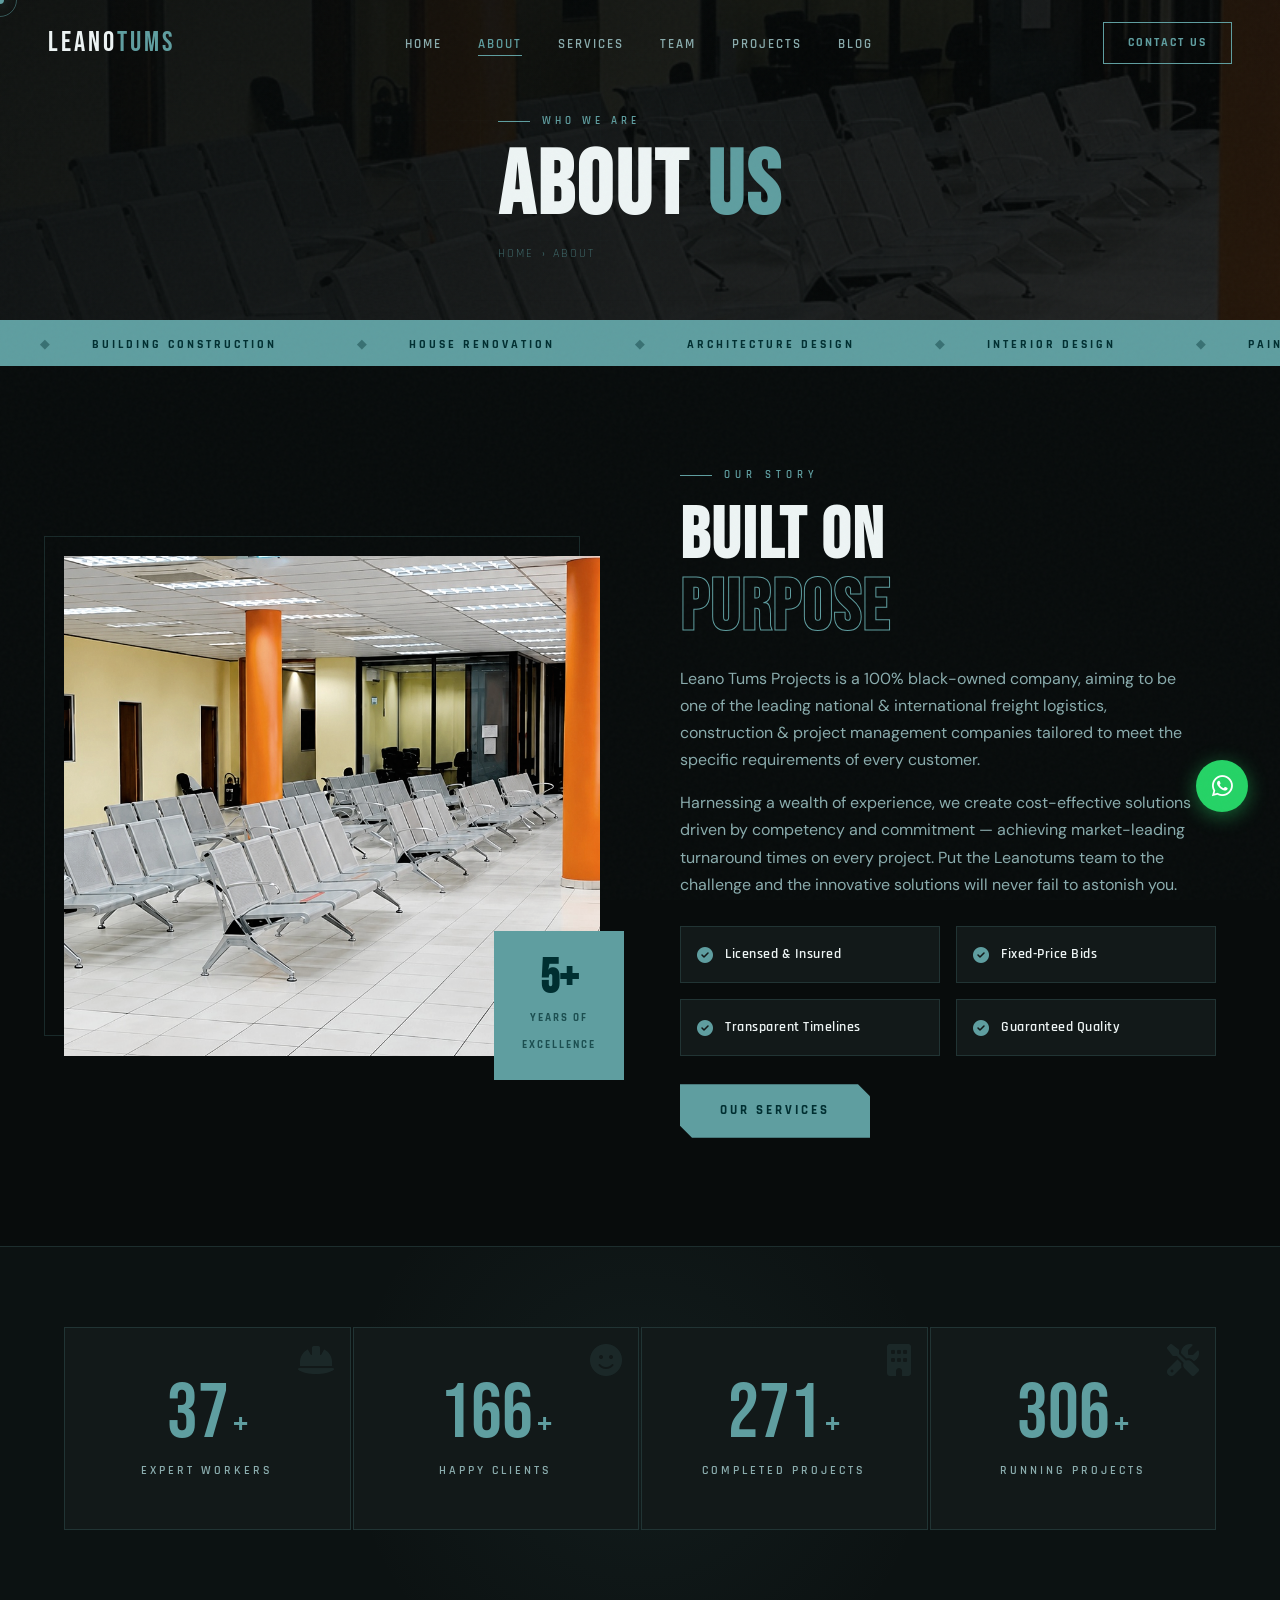
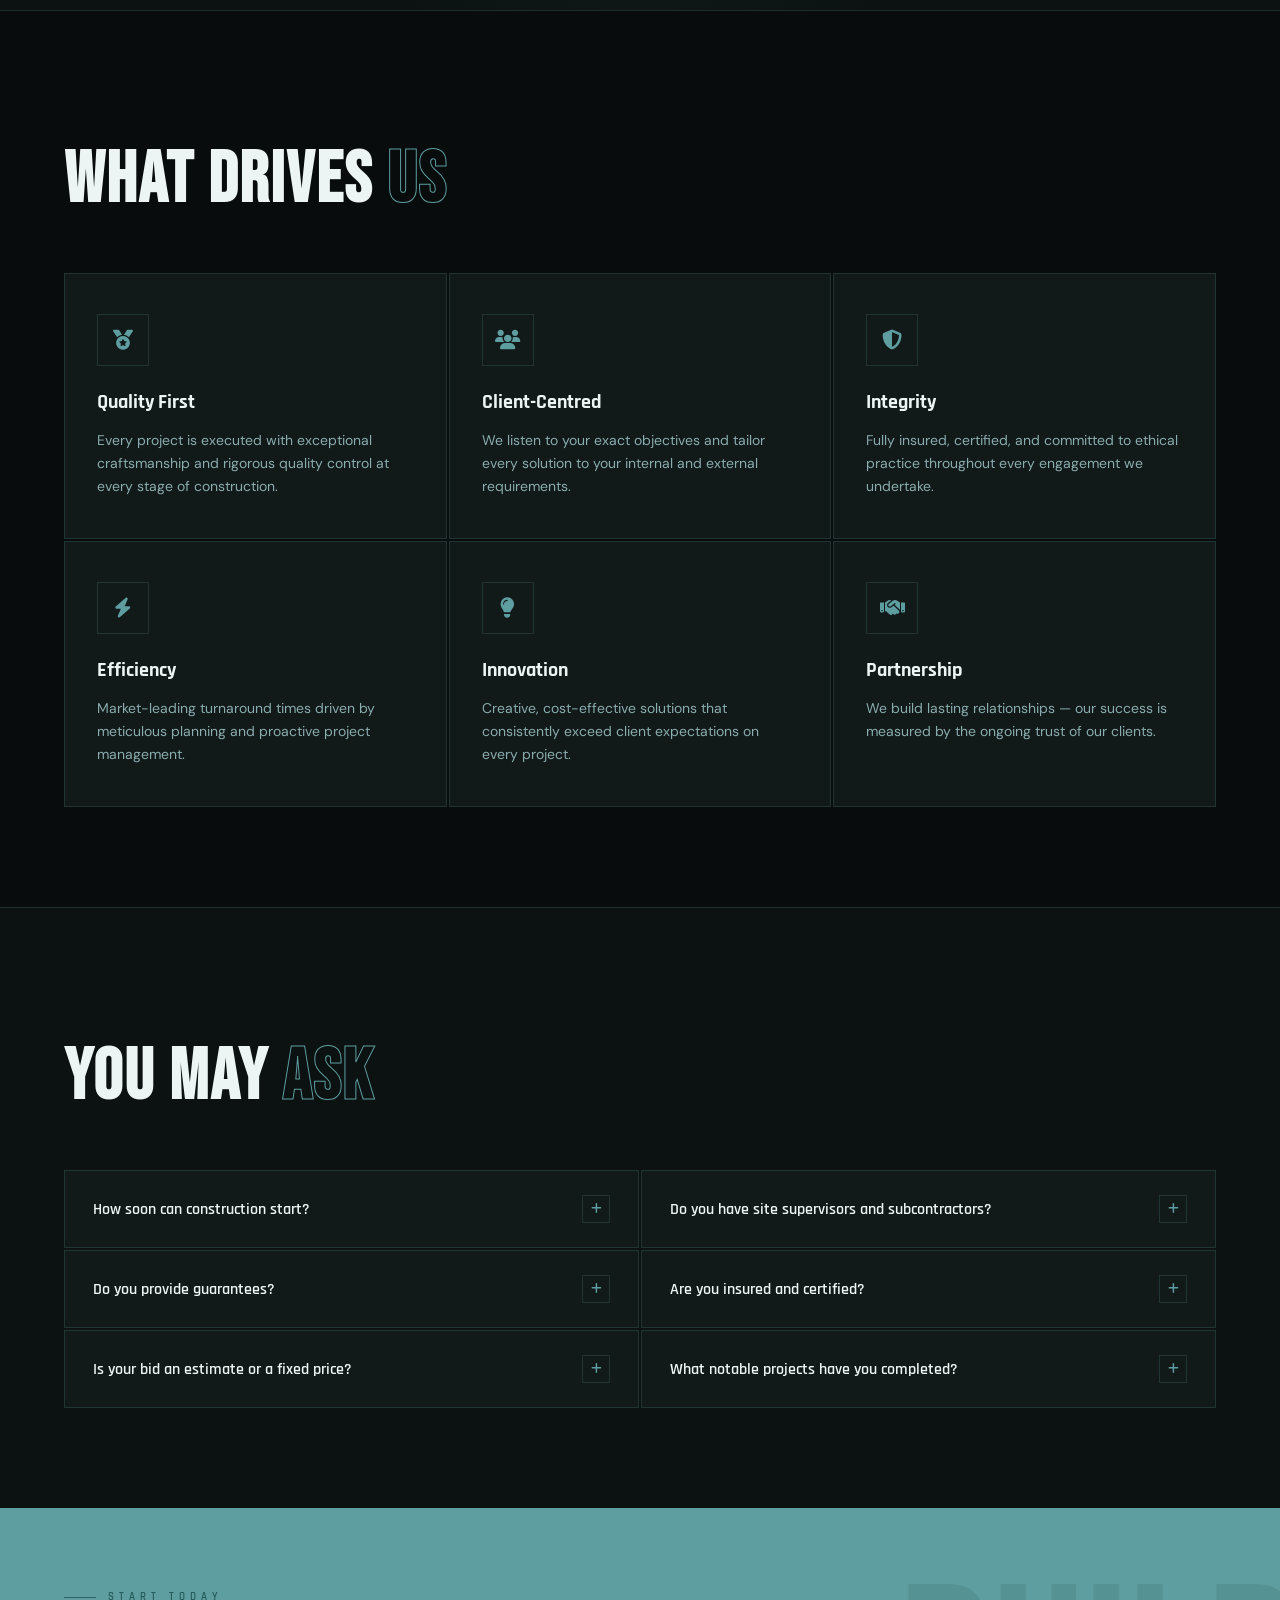
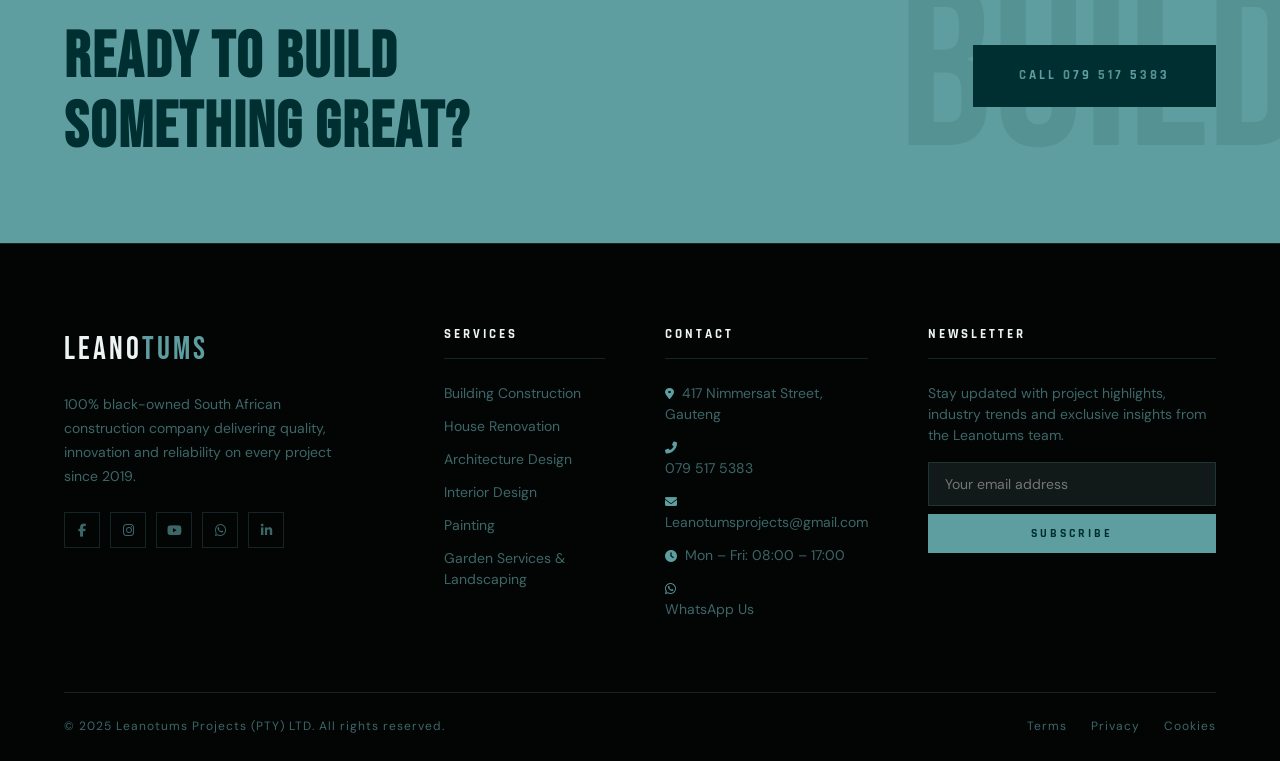
==== commit 2f5af627: "Add files via upload" ====
--- a/about.html
+++ b/about.html
@@ -147,9 +147,9 @@
   <footer id="footer">
     <div class="container">
       <div class="footer-grid">
-        <div class="footer-brand"><div class="nav-logo">LEANO<span>TUMS</span></div><p>100% black-owned South African construction company delivering quality, innovation and reliability on every project since 2019.</p><div class="footer-social"><a href="#"><i class="fab fa-twitter"></i></a><a href="https://web.facebook.com/profile.php?id=61552090770281" target="_blank"><i class="fab fa-facebook-f"></i></a><a href="https://www.youtube.com/watch?v=3CRRqdf6Gn4" target="_blank"><i class="fab fa-youtube"></i></a><a href="https://www.instagram.com/leanotumsprojects" target="_blank"><i class="fab fa-instagram"></i></a><a href="#"><i class="fab fa-linkedin-in"></i></a></div></div>
+        <div class="footer-brand"><div class="nav-logo">LEANO<span>TUMS</span></div><p>100% black-owned South African construction company delivering quality, innovation and reliability on every project since 2019.</p><div class="footer-social"><a href="https://web.facebook.com/profile.php?id=61552090770281" target="_blank"><i class="fab fa-facebook-f"></i></a><a href="https://www.instagram.com/leanotumsprojects" target="_blank"><i class="fab fa-instagram"></i></a><a href="https://www.youtube.com/watch?v=3CRRqdf6Gn4" target="_blank"><i class="fab fa-youtube"></i></a><a href="https://wa.me/27795175383" target="_blank"><i class="fab fa-whatsapp"></i></a><a href="https://www.linkedin.com/" target="_blank"><i class="fab fa-linkedin-in"></i></a></div></div>
         <div class="footer-col"><h4>Services</h4><a href="service.html">Building Construction</a><a href="service.html">House Renovation</a><a href="service.html">Architecture Design</a><a href="service.html">Interior Design</a><a href="service.html">Painting</a><a href="service.html">Garden Services & Landscaping</a></div>
-        <div class="footer-col"><h4>Contact</h4><p><i class="fas fa-map-marker-alt"></i>417 Nimmersat Street, Gauteng</p><p><i class="fas fa-phone-alt"></i>079 517 5383</p><p><i class="fas fa-envelope"></i>Leanotumsprojects@gmail.com</p><p><i class="fas fa-clock"></i>Mon – Fri: 08:00 – 17:00</p></div>
+        <div class="footer-col"><h4>Contact</h4><p><i class="fas fa-map-marker-alt"></i>417 Nimmersat Street, Gauteng</p><p><i class="fas fa-phone-alt"></i><a href="tel:0795175383" style="color:inherit">079 517 5383</a></p><p><i class="fas fa-envelope"></i><a href="mailto:Leanotumsprojects@gmail.com" style="color:inherit">Leanotumsprojects@gmail.com</a></p><p><i class="fas fa-clock"></i>Mon – Fri: 08:00 – 17:00</p><p><i class="fab fa-whatsapp"></i><a href="https://wa.me/27795175383" target="_blank" style="color:inherit">WhatsApp Us</a></p></div>
         <div class="footer-col"><h4>Newsletter</h4><p>Stay updated with project highlights, industry trends and exclusive insights from the Leanotums team.</p><div class="footer-newsletter" style="margin-top:16px"><input type="email" placeholder="Your email address"><button>Subscribe</button></div></div>
       </div>
       <div class="footer-bottom"><p>&copy; 2025 Leanotums Projects (PTY) LTD. All rights reserved.</p><div class="footer-bottom-links"><a href="#">Terms</a><a href="#">Privacy</a><a href="#">Cookies</a></div></div>
